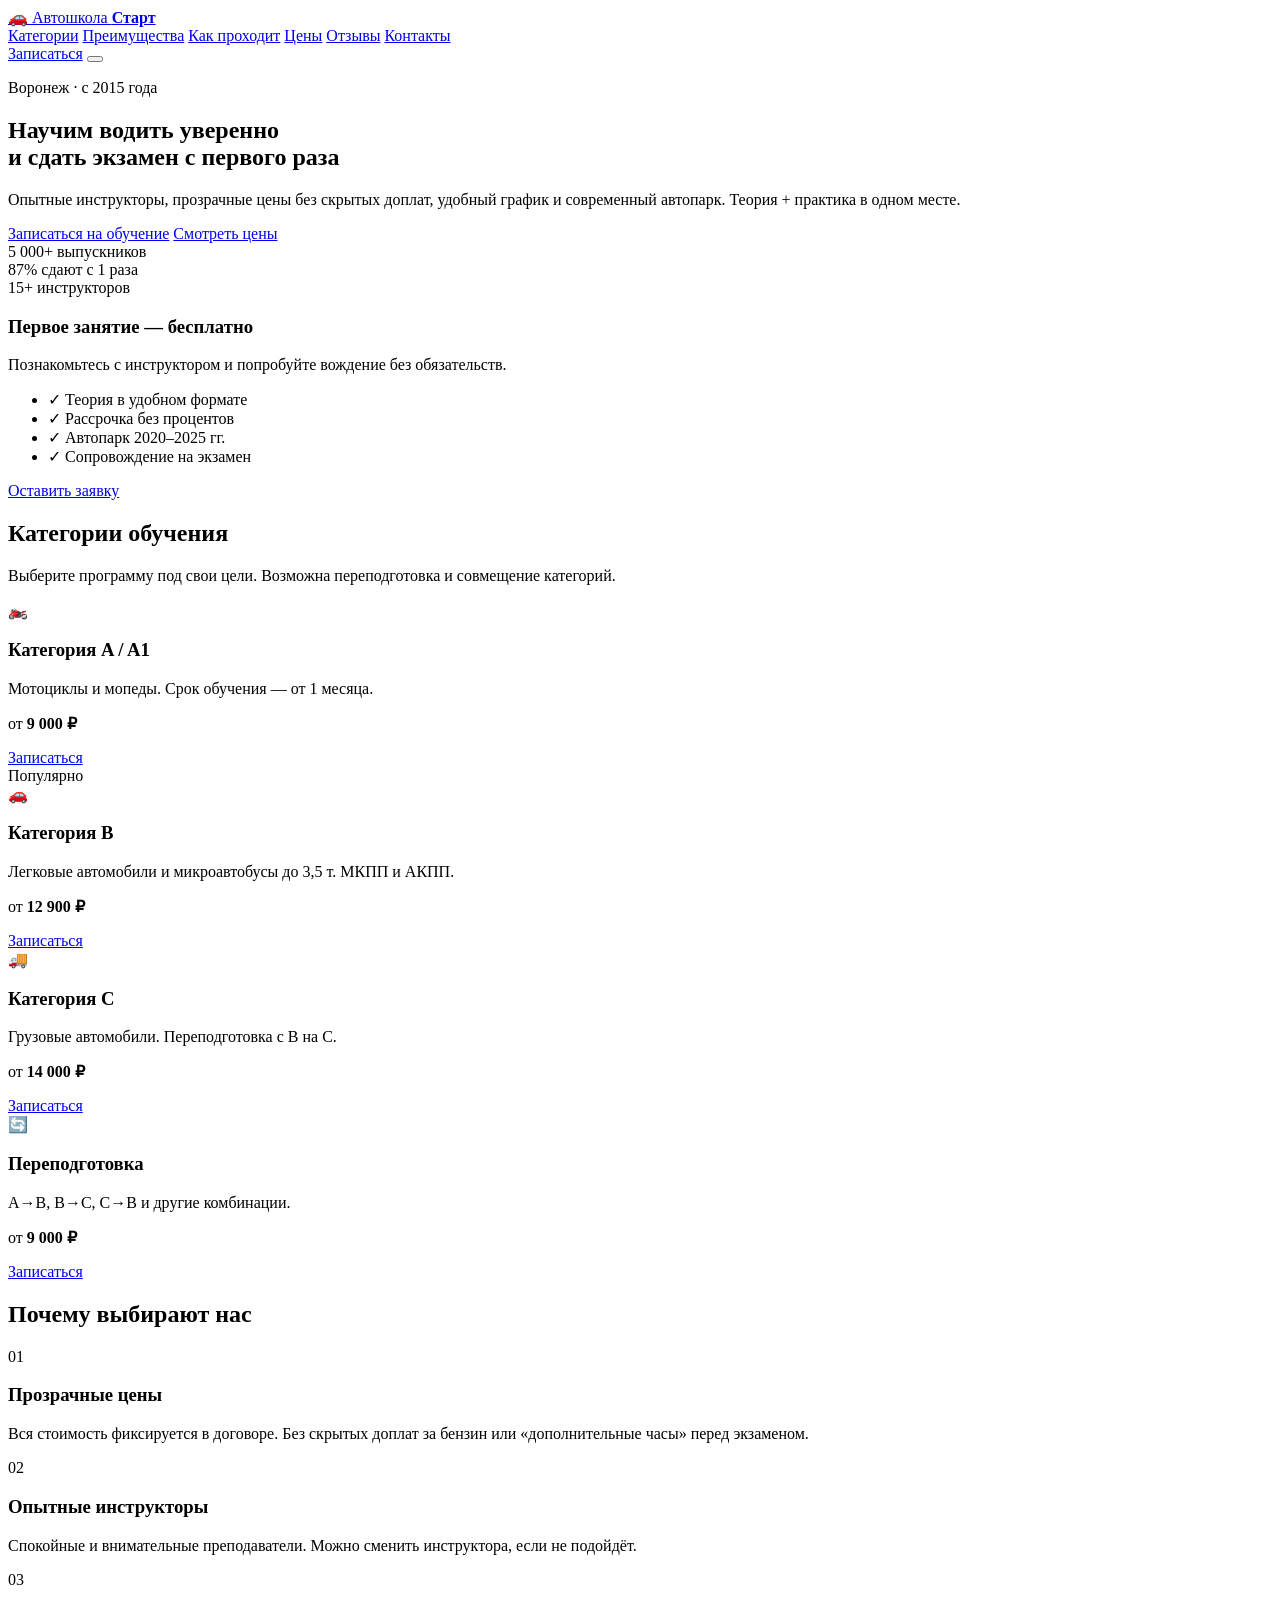
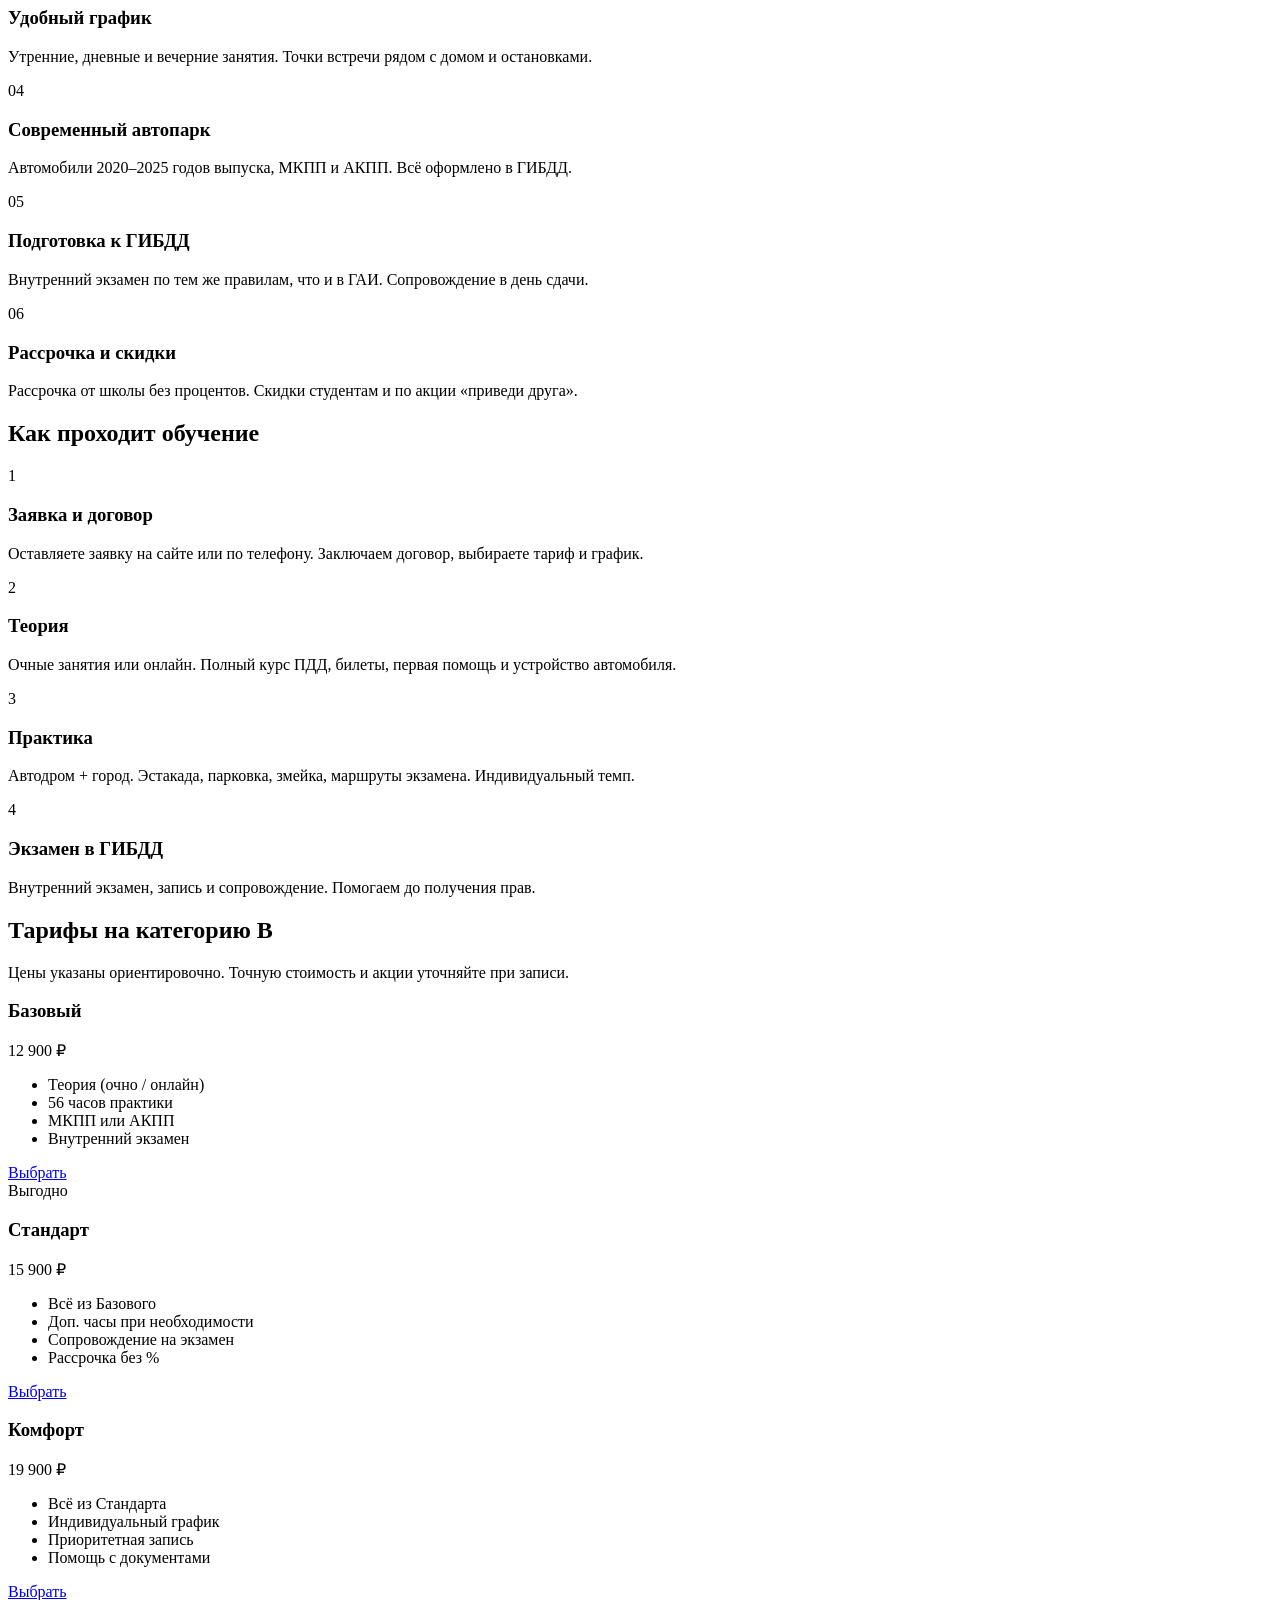
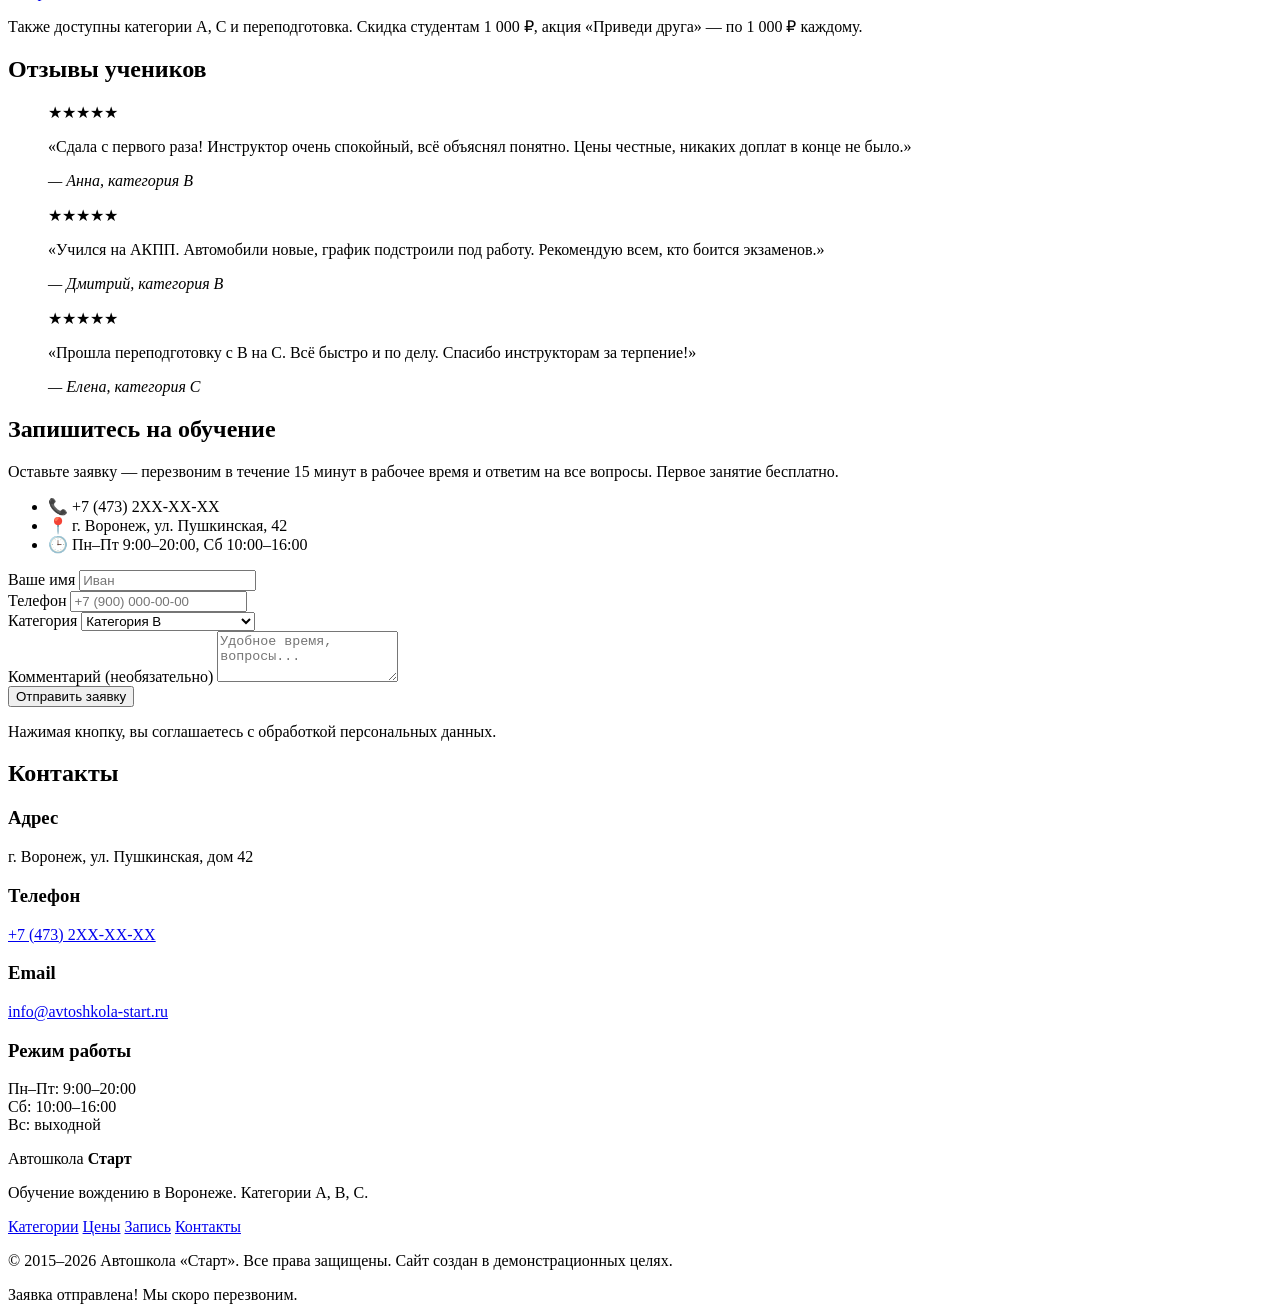
==== index.html @ 4865f11c "Add main index.html - landing page for Avtoshkola" ====
<!DOCTYPE html>
<html lang="ru">
<head>
  <meta charset="UTF-8">
  <meta name="viewport" content="width=device-width, initial-scale=1.0">
  <title>Автошкола Старт — обучение вождению в Воронеже</title>
  <meta name="description" content="Автошкола в Воронеже. Обучение на категории A, B, C. Прозрачные цены, опытные инструкторы, теория и практика. Запишитесь онлайн.">
  <link rel="stylesheet" href="styles.css">
  <link rel="preconnect" href="https://fonts.googleapis.com">
  <link rel="preconnect" href="https://fonts.gstatic.com" crossorigin>
  <link href="https://fonts.googleapis.com/css2?family=Inter:wght@400;500;600;700;800&display=swap" rel="stylesheet">
</head>
<body>
  <!-- Header -->
  <header class="header">
    <div class="container header__inner">
      <a href="#" class="logo">
        <span class="logo__icon">🚗</span>
        <span class="logo__text">Автошкола <strong>Старт</strong></span>
      </a>
      <nav class="nav" id="nav">
        <a href="#categories">Категории</a>
        <a href="#advantages">Преимущества</a>
        <a href="#how">Как проходит</a>
        <a href="#prices">Цены</a>
        <a href="#reviews">Отзывы</a>
        <a href="#contacts">Контакты</a>
      </nav>
      <a href="#form" class="btn btn--primary header__btn">Записаться</a>
      <button class="burger" id="burger" aria-label="Меню">
        <span></span><span></span><span></span>
      </button>
    </div>
  </header>

  <!-- Hero -->
  <section class="hero">
    <div class="container hero__inner">
      <div class="hero__content">
        <p class="hero__badge">Воронеж · с 2015 года</p>
        <h1 class="hero__title">Научим водить уверенно<br>и сдать экзамен с первого раза</h1>
        <p class="hero__subtitle">Опытные инструкторы, прозрачные цены без скрытых доплат, удобный график и современный автопарк. Теория + практика в одном месте.</p>
        <div class="hero__actions">
          <a href="#form" class="btn btn--primary btn--lg">Записаться на обучение</a>
          <a href="#prices" class="btn btn--outline btn--lg">Смотреть цены</a>
        </div>
        <div class="hero__stats">
          <div class="stat">
            <span class="stat__num">5 000+</span>
            <span class="stat__label">выпускников</span>
          </div>
          <div class="stat">
            <span class="stat__num">87%</span>
            <span class="stat__label">сдают с 1 раза</span>
          </div>
          <div class="stat">
            <span class="stat__num">15+</span>
            <span class="stat__label">инструкторов</span>
          </div>
        </div>
      </div>
      <div class="hero__card">
        <h3>Первое занятие — бесплатно</h3>
        <p>Познакомьтесь с инструктором и попробуйте вождение без обязательств.</p>
        <ul class="hero__list">
          <li>✓ Теория в удобном формате</li>
          <li>✓ Рассрочка без процентов</li>
          <li>✓ Автопарк 2020–2025 гг.</li>
          <li>✓ Сопровождение на экзамен</li>
        </ul>
        <a href="#form" class="btn btn--primary btn--block">Оставить заявку</a>
      </div>
    </div>
  </section>

  <!-- Categories -->
  <section class="section" id="categories">
    <div class="container">
      <h2 class="section__title">Категории обучения</h2>
      <p class="section__subtitle">Выберите программу под свои цели. Возможна переподготовка и совмещение категорий.</p>
      <div class="cards">
        <article class="card">
          <div class="card__icon">🏍️</div>
          <h3>Категория A / A1</h3>
          <p>Мотоциклы и мопеды. Срок обучения — от 1 месяца.</p>
          <p class="card__price">от <strong>9 000 ₽</strong></p>
          <a href="#form" class="btn btn--outline btn--sm">Записаться</a>
        </article>
        <article class="card card--featured">
          <div class="card__badge">Популярно</div>
          <div class="card__icon">🚗</div>
          <h3>Категория B</h3>
          <p>Легковые автомобили и микроавтобусы до 3,5 т. МКПП и АКПП.</p>
          <p class="card__price">от <strong>12 900 ₽</strong></p>
          <a href="#form" class="btn btn--primary btn--sm">Записаться</a>
        </article>
        <article class="card">
          <div class="card__icon">🚚</div>
          <h3>Категория C</h3>
          <p>Грузовые автомобили. Переподготовка с B на C.</p>
          <p class="card__price">от <strong>14 000 ₽</strong></p>
          <a href="#form" class="btn btn--outline btn--sm">Записаться</a>
        </article>
        <article class="card">
          <div class="card__icon">🔄</div>
          <h3>Переподготовка</h3>
          <p>A→B, B→C, C→B и другие комбинации.</p>
          <p class="card__price">от <strong>9 000 ₽</strong></p>
          <a href="#form" class="btn btn--outline btn--sm">Записаться</a>
        </article>
      </div>
    </div>
  </section>

  <!-- Advantages -->
  <section class="section section--alt" id="advantages">
    <div class="container">
      <h2 class="section__title">Почему выбирают нас</h2>
      <div class="features">
        <div class="feature">
          <div class="feature__num">01</div>
          <h3>Прозрачные цены</h3>
          <p>Вся стоимость фиксируется в договоре. Без скрытых доплат за бензин или «дополнительные часы» перед экзаменом.</p>
        </div>
        <div class="feature">
          <div class="feature__num">02</div>
          <h3>Опытные инструкторы</h3>
          <p>Спокойные и внимательные преподаватели. Можно сменить инструктора, если не подойдёт.</p>
        </div>
        <div class="feature">
          <div class="feature__num">03</div>
          <h3>Удобный график</h3>
          <p>Утренние, дневные и вечерние занятия. Точки встречи рядом с домом и остановками.</p>
        </div>
        <div class="feature">
          <div class="feature__num">04</div>
          <h3>Современный автопарк</h3>
          <p>Автомобили 2020–2025 годов выпуска, МКПП и АКПП. Всё оформлено в ГИБДД.</p>
        </div>
        <div class="feature">
          <div class="feature__num">05</div>
          <h3>Подготовка к ГИБДД</h3>
          <p>Внутренний экзамен по тем же правилам, что и в ГАИ. Сопровождение в день сдачи.</p>
        </div>
        <div class="feature">
          <div class="feature__num">06</div>
          <h3>Рассрочка и скидки</h3>
          <p>Рассрочка от школы без процентов. Скидки студентам и по акции «приведи друга».</p>
        </div>
      </div>
    </div>
  </section>

  <!-- How it works -->
  <section class="section" id="how">
    <div class="container">
      <h2 class="section__title">Как проходит обучение</h2>
      <div class="steps">
        <div class="step">
          <div class="step__num">1</div>
          <h3>Заявка и договор</h3>
          <p>Оставляете заявку на сайте или по телефону. Заключаем договор, выбираете тариф и график.</p>
        </div>
        <div class="step">
          <div class="step__num">2</div>
          <h3>Теория</h3>
          <p>Очные занятия или онлайн. Полный курс ПДД, билеты, первая помощь и устройство автомобиля.</p>
        </div>
        <div class="step">
          <div class="step__num">3</div>
          <h3>Практика</h3>
          <p>Автодром + город. Эстакада, парковка, змейка, маршруты экзамена. Индивидуальный темп.</p>
        </div>
        <div class="step">
          <div class="step__num">4</div>
          <h3>Экзамен в ГИБДД</h3>
          <p>Внутренний экзамен, запись и сопровождение. Помогаем до получения прав.</p>
        </div>
      </div>
    </div>
  </section>

  <!-- Prices -->
  <section class="section section--alt" id="prices">
    <div class="container">
      <h2 class="section__title">Тарифы на категорию B</h2>
      <p class="section__subtitle">Цены указаны ориентировочно. Точную стоимость и акции уточняйте при записи.</p>
      <div class="pricing">
        <div class="price-card">
          <h3>Базовый</h3>
          <p class="price-card__amount">12 900 ₽</p>
          <ul>
            <li>Теория (очно / онлайн)</li>
            <li>56 часов практики</li>
            <li>МКПП или АКПП</li>
            <li>Внутренний экзамен</li>
          </ul>
          <a href="#form" class="btn btn--outline btn--block">Выбрать</a>
        </div>
        <div class="price-card price-card--popular">
          <div class="price-card__badge">Выгодно</div>
          <h3>Стандарт</h3>
          <p class="price-card__amount">15 900 ₽</p>
          <ul>
            <li>Всё из Базового</li>
            <li>Доп. часы при необходимости</li>
            <li>Сопровождение на экзамен</li>
            <li>Рассрочка без %</li>
          </ul>
          <a href="#form" class="btn btn--primary btn--block">Выбрать</a>
        </div>
        <div class="price-card">
          <h3>Комфорт</h3>
          <p class="price-card__amount">19 900 ₽</p>
          <ul>
            <li>Всё из Стандарта</li>
            <li>Индивидуальный график</li>
            <li>Приоритетная запись</li>
            <li>Помощь с документами</li>
          </ul>
          <a href="#form" class="btn btn--outline btn--block">Выбрать</a>
        </div>
      </div>
      <p class="prices-note">Также доступны категории A, C и переподготовка. Скидка студентам 1 000 ₽, акция «Приведи друга» — по 1 000 ₽ каждому.</p>
    </div>
  </section>

  <!-- Reviews -->
  <section class="section" id="reviews">
    <div class="container">
      <h2 class="section__title">Отзывы учеников</h2>
      <div class="reviews">
        <blockquote class="review">
          <div class="review__stars">★★★★★</div>
          <p>«Сдала с первого раза! Инструктор очень спокойный, всё объяснял понятно. Цены честные, никаких доплат в конце не было.»</p>
          <cite>— Анна, категория B</cite>
        </blockquote>
        <blockquote class="review">
          <div class="review__stars">★★★★★</div>
          <p>«Учился на АКПП. Автомобили новые, график подстроили под работу. Рекомендую всем, кто боится экзаменов.»</p>
          <cite>— Дмитрий, категория B</cite>
        </blockquote>
        <blockquote class="review">
          <div class="review__stars">★★★★★</div>
          <p>«Прошла переподготовку с B на C. Всё быстро и по делу. Спасибо инструкторам за терпение!»</p>
          <cite>— Елена, категория C</cite>
        </blockquote>
      </div>
    </div>
  </section>

  <!-- Form -->
  <section class="section section--form" id="form">
    <div class="container">
      <div class="form-block">
        <div class="form-block__info">
          <h2>Запишитесь на обучение</h2>
          <p>Оставьте заявку — перезвоним в течение 15 минут в рабочее время и ответим на все вопросы. Первое занятие бесплатно.</p>
          <ul class="form-block__list">
            <li>📞 +7 (473) 2XX-XX-XX</li>
            <li>📍 г. Воронеж, ул. Пушкинская, 42</li>
            <li>🕒 Пн–Пт 9:00–20:00, Сб 10:00–16:00</li>
          </ul>
        </div>
        <form class="form" id="lead-form">
          <div class="form__group">
            <label for="name">Ваше имя</label>
            <input type="text" id="name" name="name" required placeholder="Иван">
          </div>
          <div class="form__group">
            <label for="phone">Телефон</label>
            <input type="tel" id="phone" name="phone" required placeholder="+7 (900) 000-00-00">
          </div>
          <div class="form__group">
            <label for="category">Категория</label>
            <select id="category" name="category">
              <option value="B">Категория B</option>
              <option value="A">Категория A</option>
              <option value="C">Категория C</option>
              <option value="other">Переподготовка / другое</option>
            </select>
          </div>
          <div class="form__group">
            <label for="comment">Комментарий (необязательно)</label>
            <textarea id="comment" name="comment" rows="3" placeholder="Удобное время, вопросы..."></textarea>
          </div>
          <button type="submit" class="btn btn--primary btn--block btn--lg">Отправить заявку</button>
          <p class="form__note">Нажимая кнопку, вы соглашаетесь с обработкой персональных данных.</p>
        </form>
      </div>
    </div>
  </section>

  <!-- Contacts -->
  <section class="section section--alt" id="contacts">
    <div class="container">
      <h2 class="section__title">Контакты</h2>
      <div class="contacts">
        <div class="contact-item">
          <h3>Адрес</h3>
          <p>г. Воронеж, ул. Пушкинская, дом 42</p>
        </div>
        <div class="contact-item">
          <h3>Телефон</h3>
          <p><a href="tel:+74732000000">+7 (473) 2XX-XX-XX</a></p>
        </div>
        <div class="contact-item">
          <h3>Email</h3>
          <p><a href="mailto:info@avtoshkola-start.ru">info@avtoshkola-start.ru</a></p>
        </div>
        <div class="contact-item">
          <h3>Режим работы</h3>
          <p>Пн–Пт: 9:00–20:00<br>Сб: 10:00–16:00<br>Вс: выходной</p>
        </div>
      </div>
    </div>
  </section>

  <!-- Footer -->
  <footer class="footer">
    <div class="container footer__inner">
      <div class="footer__brand">
        <span class="logo__text">Автошкола <strong>Старт</strong></span>
        <p>Обучение вождению в Воронеже. Категории A, B, C.</p>
      </div>
      <div class="footer__links">
        <a href="#categories">Категории</a>
        <a href="#prices">Цены</a>
        <a href="#form">Запись</a>
        <a href="#contacts">Контакты</a>
      </div>
      <p class="footer__copy">© 2015–2026 Автошкола «Старт». Все права защищены. Сайт создан в демонстрационных целях.</p>
    </div>
  </footer>

  <div class="toast" id="toast">Заявка отправлена! Мы скоро перезвоним.</div>

  <script src="script.js"></script>
</body>
</html>
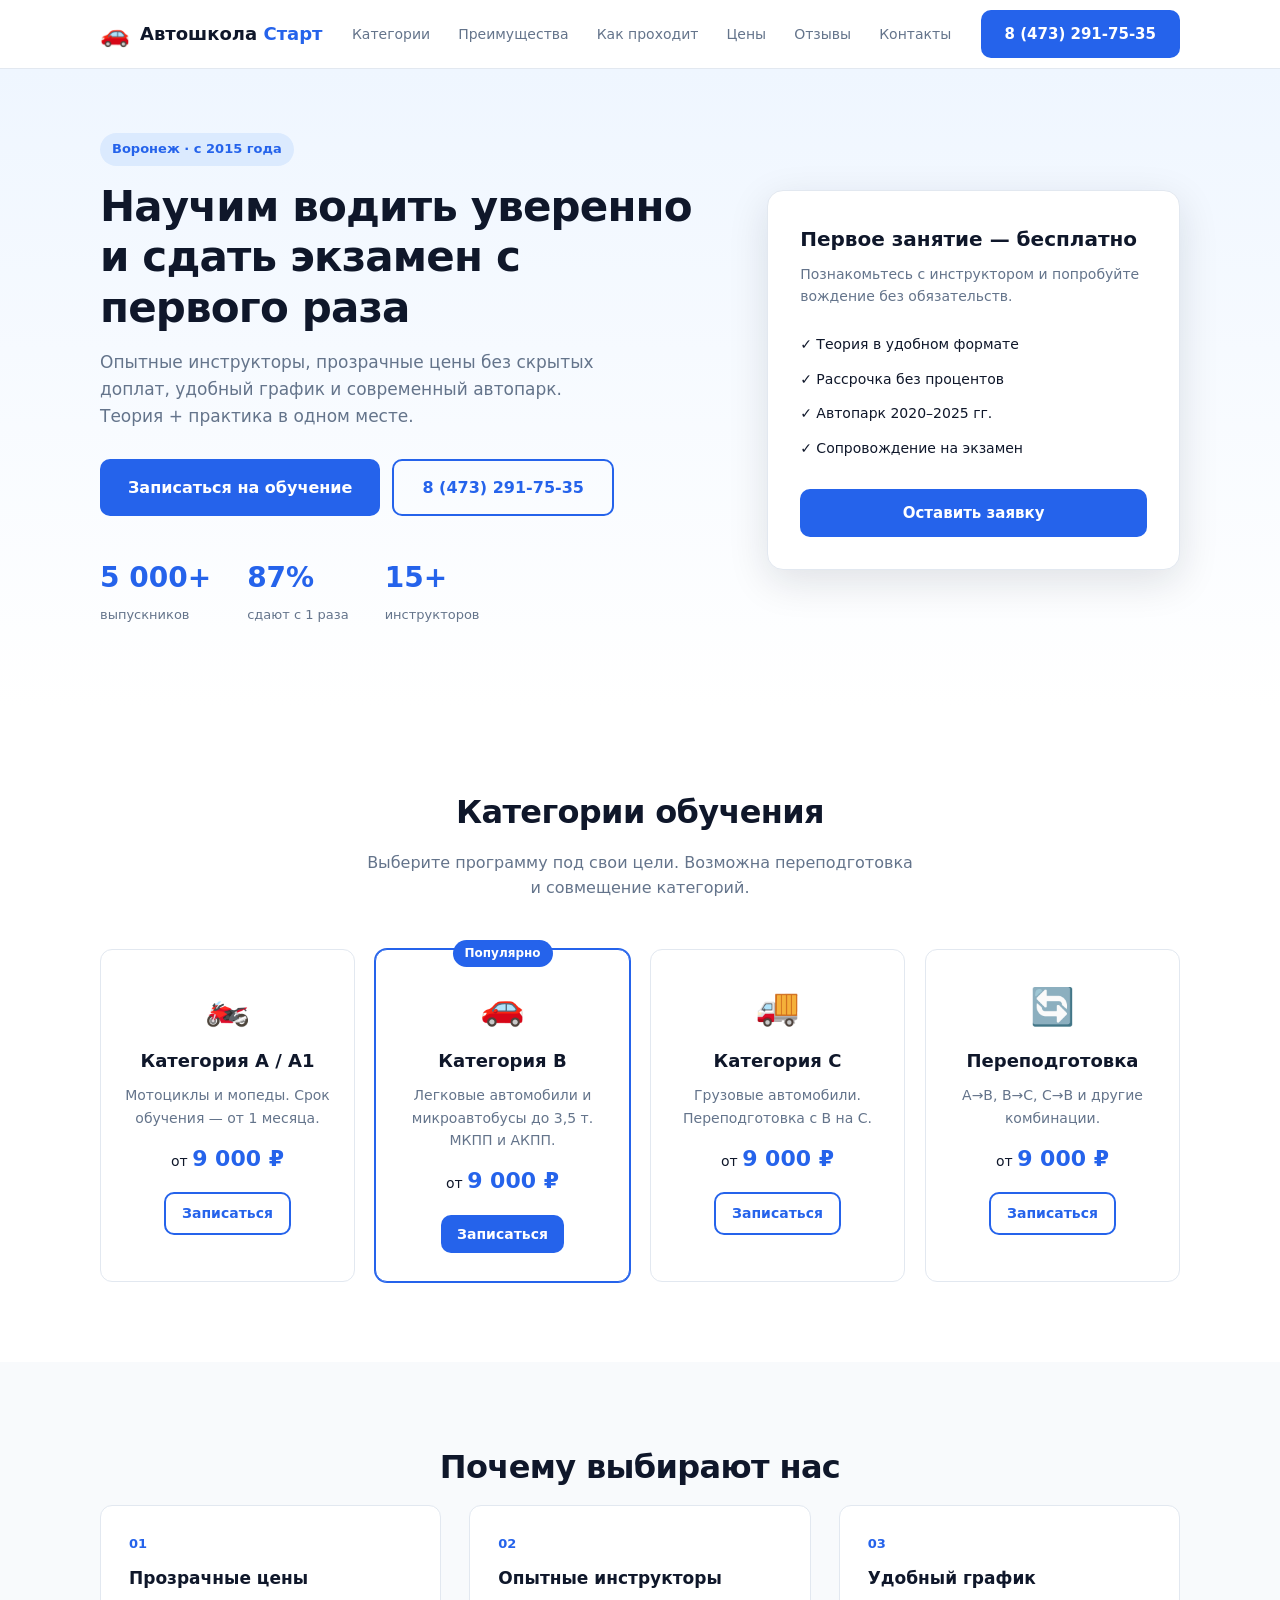
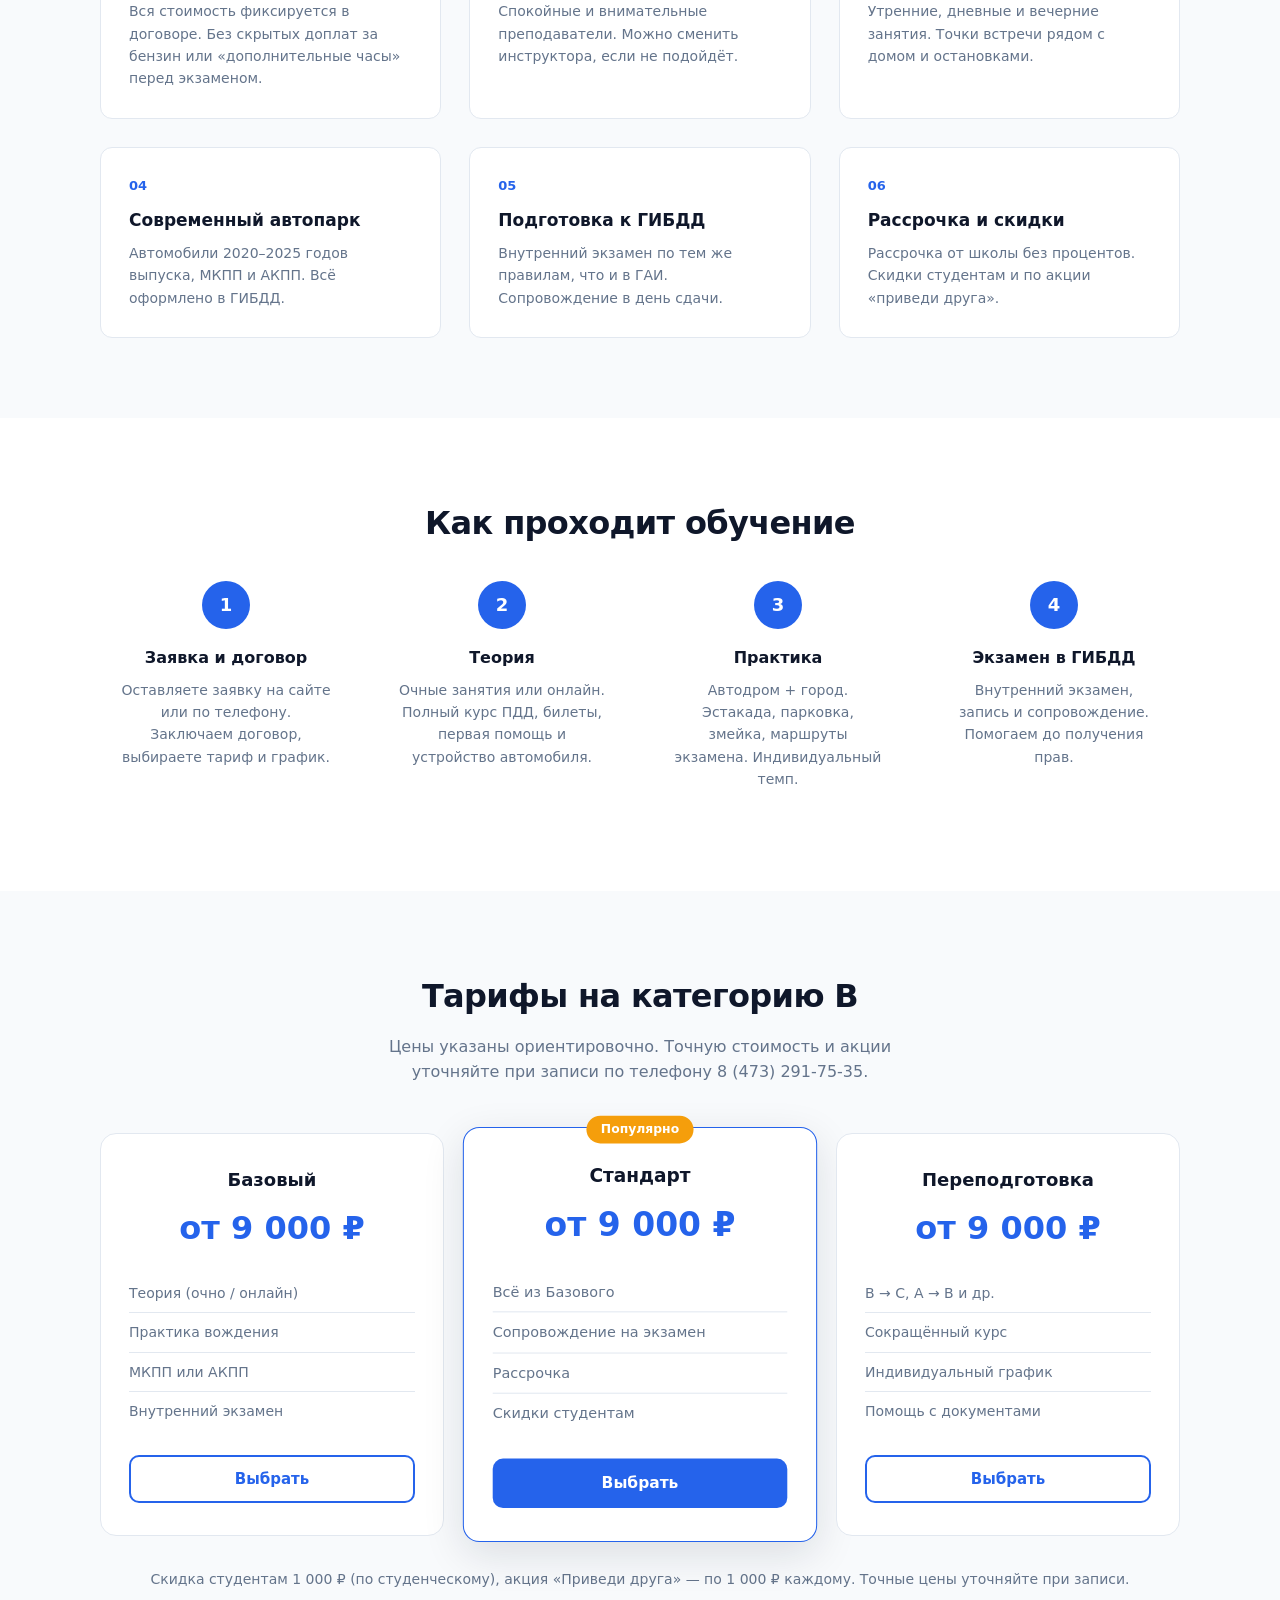
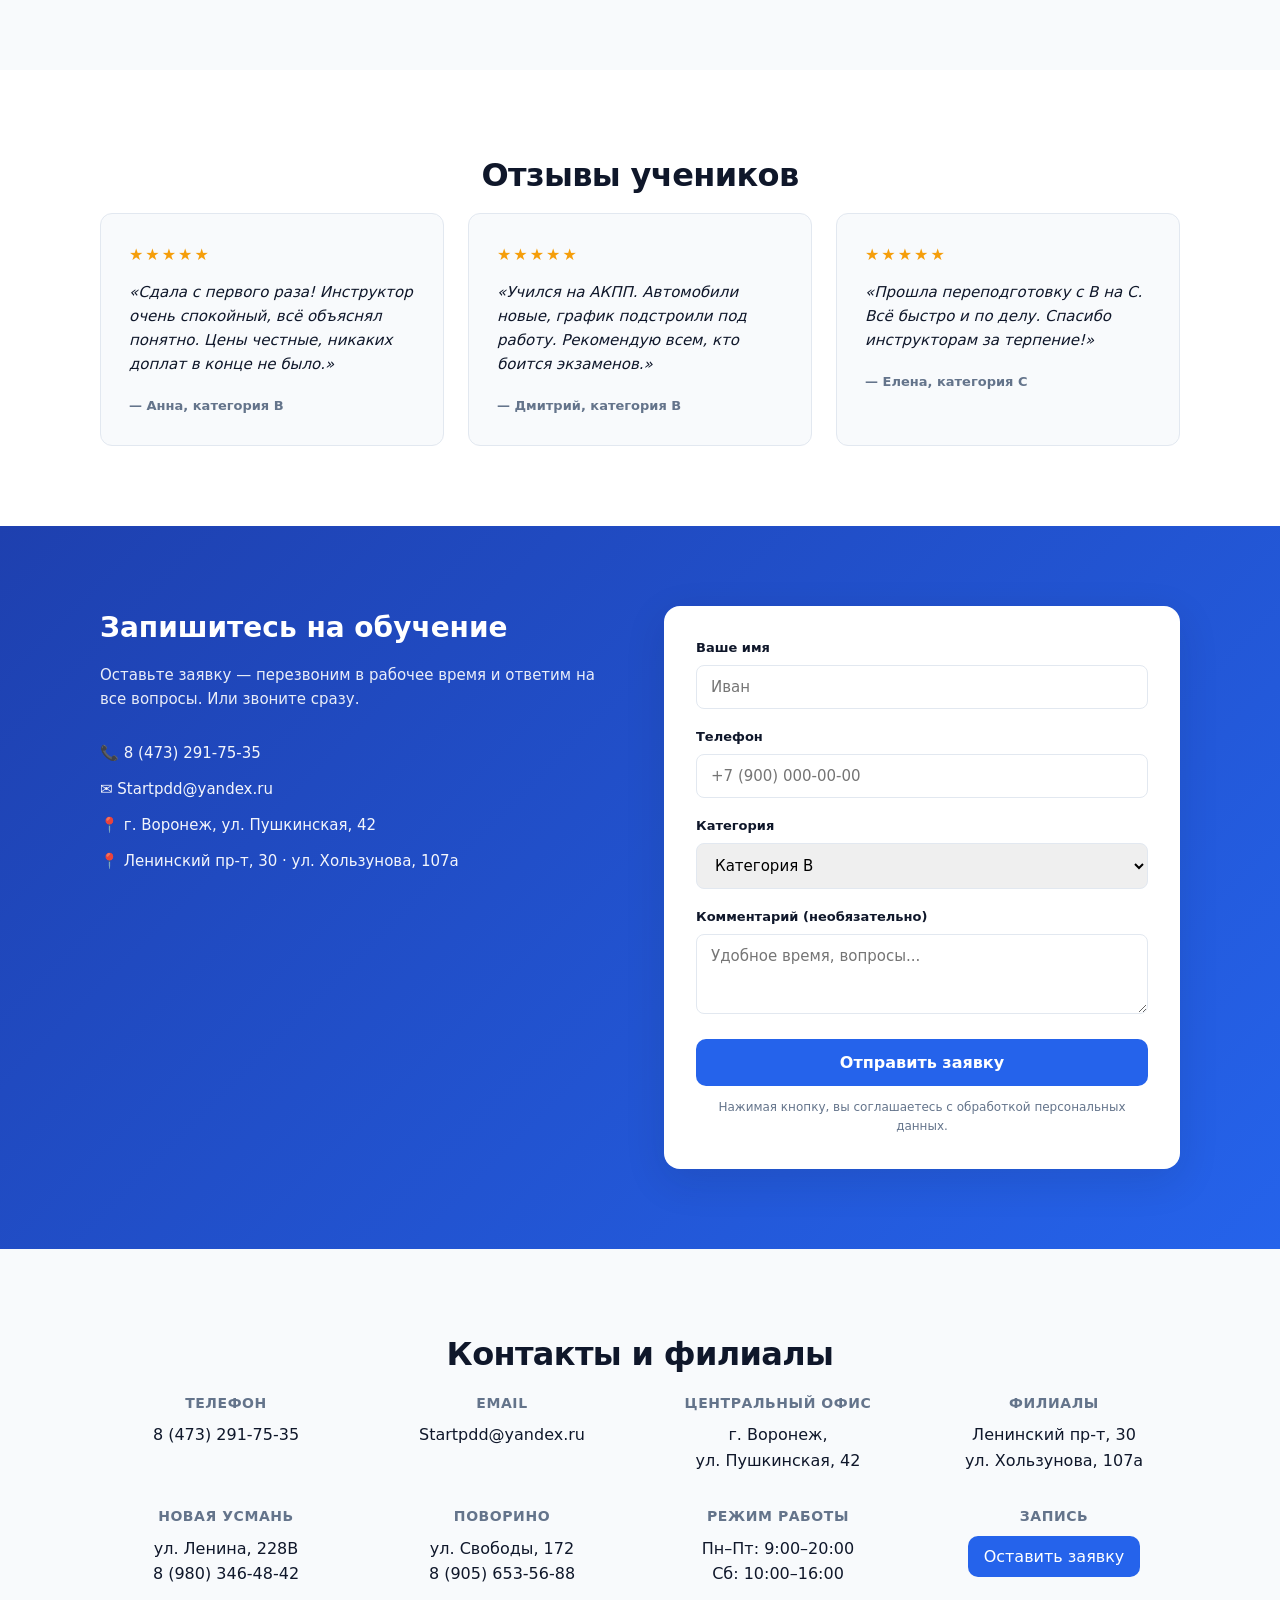
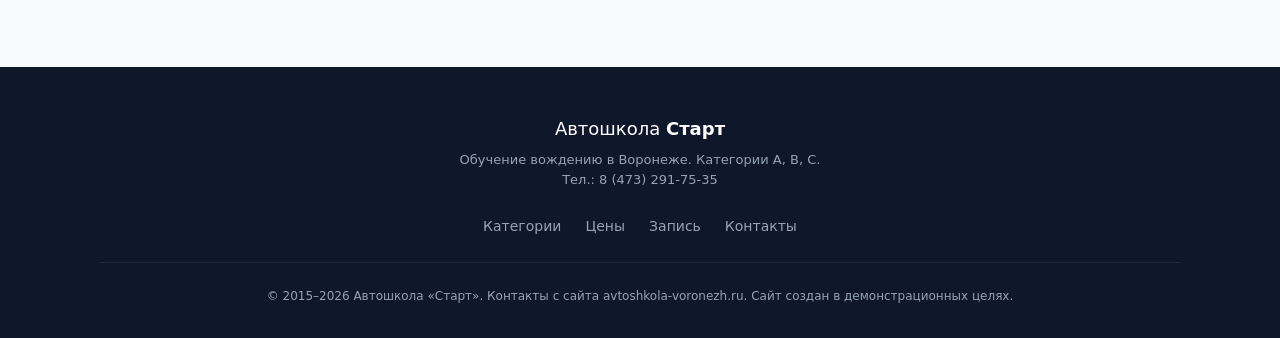
==== commit 26e56e22: "Update contacts: real phones and email from avtoshkola-voronezh.ru" ====
--- a/index.html
+++ b/index.html
@@ -26,7 +26,7 @@
         <a href="#reviews">Отзывы</a>
         <a href="#contacts">Контакты</a>
       </nav>
-      <a href="#form" class="btn btn--primary header__btn">Записаться</a>
+      <a href="tel:+74732917535" class="btn btn--primary header__btn">8 (473) 291-75-35</a>
       <button class="burger" id="burger" aria-label="Меню">
         <span></span><span></span><span></span>
       </button>
@@ -42,7 +42,7 @@
         <p class="hero__subtitle">Опытные инструкторы, прозрачные цены без скрытых доплат, удобный график и современный автопарк. Теория + практика в одном месте.</p>
         <div class="hero__actions">
           <a href="#form" class="btn btn--primary btn--lg">Записаться на обучение</a>
-          <a href="#prices" class="btn btn--outline btn--lg">Смотреть цены</a>
+          <a href="tel:+74732917535" class="btn btn--outline btn--lg">8 (473) 291-75-35</a>
         </div>
         <div class="hero__stats">
           <div class="stat">
@@ -91,14 +91,14 @@
           <div class="card__icon">🚗</div>
           <h3>Категория B</h3>
           <p>Легковые автомобили и микроавтобусы до 3,5 т. МКПП и АКПП.</p>
-          <p class="card__price">от <strong>12 900 ₽</strong></p>
+          <p class="card__price">от <strong>9 000 ₽</strong></p>
           <a href="#form" class="btn btn--primary btn--sm">Записаться</a>
         </article>
         <article class="card">
           <div class="card__icon">🚚</div>
           <h3>Категория C</h3>
           <p>Грузовые автомобили. Переподготовка с B на C.</p>
-          <p class="card__price">от <strong>14 000 ₽</strong></p>
+          <p class="card__price">от <strong>9 000 ₽</strong></p>
           <a href="#form" class="btn btn--outline btn--sm">Записаться</a>
         </article>
         <article class="card">
@@ -184,44 +184,44 @@
   <section class="section section--alt" id="prices">
     <div class="container">
       <h2 class="section__title">Тарифы на категорию B</h2>
-      <p class="section__subtitle">Цены указаны ориентировочно. Точную стоимость и акции уточняйте при записи.</p>
+      <p class="section__subtitle">Цены указаны ориентировочно. Точную стоимость и акции уточняйте при записи по телефону 8 (473) 291-75-35.</p>
       <div class="pricing">
         <div class="price-card">
           <h3>Базовый</h3>
-          <p class="price-card__amount">12 900 ₽</p>
+          <p class="price-card__amount">от 9 000 ₽</p>
           <ul>
             <li>Теория (очно / онлайн)</li>
-            <li>56 часов практики</li>
+            <li>Практика вождения</li>
             <li>МКПП или АКПП</li>
             <li>Внутренний экзамен</li>
           </ul>
           <a href="#form" class="btn btn--outline btn--block">Выбрать</a>
         </div>
         <div class="price-card price-card--popular">
-          <div class="price-card__badge">Выгодно</div>
+          <div class="price-card__badge">Популярно</div>
           <h3>Стандарт</h3>
-          <p class="price-card__amount">15 900 ₽</p>
+          <p class="price-card__amount">от 9 000 ₽</p>
           <ul>
             <li>Всё из Базового</li>
-            <li>Доп. часы при необходимости</li>
             <li>Сопровождение на экзамен</li>
-            <li>Рассрочка без %</li>
+            <li>Рассрочка</li>
+            <li>Скидки студентам</li>
           </ul>
           <a href="#form" class="btn btn--primary btn--block">Выбрать</a>
         </div>
         <div class="price-card">
-          <h3>Комфорт</h3>
-          <p class="price-card__amount">19 900 ₽</p>
+          <h3>Переподготовка</h3>
+          <p class="price-card__amount">от 9 000 ₽</p>
           <ul>
-            <li>Всё из Стандарта</li>
+            <li>B → C, A → B и др.</li>
+            <li>Сокращённый курс</li>
             <li>Индивидуальный график</li>
-            <li>Приоритетная запись</li>
             <li>Помощь с документами</li>
           </ul>
           <a href="#form" class="btn btn--outline btn--block">Выбрать</a>
         </div>
       </div>
-      <p class="prices-note">Также доступны категории A, C и переподготовка. Скидка студентам 1 000 ₽, акция «Приведи друга» — по 1 000 ₽ каждому.</p>
+      <p class="prices-note">Скидка студентам 1 000 ₽ (по студенческому), акция «Приведи друга» — по 1 000 ₽ каждому. Точные цены уточняйте при записи.</p>
     </div>
   </section>
 
@@ -255,11 +255,12 @@
       <div class="form-block">
         <div class="form-block__info">
           <h2>Запишитесь на обучение</h2>
-          <p>Оставьте заявку — перезвоним в течение 15 минут в рабочее время и ответим на все вопросы. Первое занятие бесплатно.</p>
+          <p>Оставьте заявку — перезвоним в рабочее время и ответим на все вопросы. Или звоните сразу.</p>
           <ul class="form-block__list">
-            <li>📞 +7 (473) 2XX-XX-XX</li>
+            <li>📞 <a href="tel:+74732917535" style="color:inherit">8 (473) 291-75-35</a></li>
+            <li>✉️ <a href="mailto:Startpdd@yandex.ru" style="color:inherit">Startpdd@yandex.ru</a></li>
             <li>📍 г. Воронеж, ул. Пушкинская, 42</li>
-            <li>🕒 Пн–Пт 9:00–20:00, Сб 10:00–16:00</li>
+            <li>📍 Ленинский пр-т, 30 · ул. Хользунова, 107а</li>
           </ul>
         </div>
         <form class="form" id="lead-form">
@@ -294,23 +295,41 @@
   <!-- Contacts -->
   <section class="section section--alt" id="contacts">
     <div class="container">
-      <h2 class="section__title">Контакты</h2>
+      <h2 class="section__title">Контакты и филиалы</h2>
       <div class="contacts">
         <div class="contact-item">
-          <h3>Адрес</h3>
-          <p>г. Воронеж, ул. Пушкинская, дом 42</p>
-        </div>
-        <div class="contact-item">
           <h3>Телефон</h3>
-          <p><a href="tel:+74732000000">+7 (473) 2XX-XX-XX</a></p>
+          <p><a href="tel:+74732917535">8 (473) 291-75-35</a></p>
         </div>
         <div class="contact-item">
           <h3>Email</h3>
-          <p><a href="mailto:info@avtoshkola-start.ru">info@avtoshkola-start.ru</a></p>
+          <p><a href="mailto:Startpdd@yandex.ru">Startpdd@yandex.ru</a></p>
+        </div>
+        <div class="contact-item">
+          <h3>Центральный офис</h3>
+          <p>г. Воронеж,<br>ул. Пушкинская, 42</p>
+        </div>
+        <div class="contact-item">
+          <h3>Филиалы</h3>
+          <p>Ленинский пр-т, 30<br>ул. Хользунова, 107а</p>
+        </div>
+      </div>
+      <div class="contacts" style="margin-top: 32px">
+        <div class="contact-item">
+          <h3>Новая Усмань</h3>
+          <p>ул. Ленина, 228В<br><a href="tel:+79803464842">8 (980) 346-48-42</a></p>
+        </div>
+        <div class="contact-item">
+          <h3>Поворино</h3>
+          <p>ул. Свободы, 172<br><a href="tel:+79056535688">8 (905) 653-56-88</a></p>
         </div>
         <div class="contact-item">
           <h3>Режим работы</h3>
-          <p>Пн–Пт: 9:00–20:00<br>Сб: 10:00–16:00<br>Вс: выходной</p>
+          <p>Пн–Пт: 9:00–20:00<br>Сб: 10:00–16:00</p>
+        </div>
+        <div class="contact-item">
+          <h3>Запись</h3>
+          <p><a href="#form" class="btn btn--primary btn--sm">Оставить заявку</a></p>
         </div>
       </div>
     </div>
@@ -321,7 +340,7 @@
     <div class="container footer__inner">
       <div class="footer__brand">
         <span class="logo__text">Автошкола <strong>Старт</strong></span>
-        <p>Обучение вождению в Воронеже. Категории A, B, C.</p>
+        <p>Обучение вождению в Воронеже. Категории A, B, C.<br>Тел.: <a href="tel:+74732917535" style="color:#94a3b8">8 (473) 291-75-35</a></p>
       </div>
       <div class="footer__links">
         <a href="#categories">Категории</a>
@@ -329,7 +348,7 @@
         <a href="#form">Запись</a>
         <a href="#contacts">Контакты</a>
       </div>
-      <p class="footer__copy">© 2015–2026 Автошкола «Старт». Все права защищены. Сайт создан в демонстрационных целях.</p>
+      <p class="footer__copy">© 2015–2026 Автошкола «Старт». Контакты с сайта avtoshkola-voronezh.ru. Сайт создан в демонстрационных целях.</p>
     </div>
   </footer>
 
--- a/styles.css
+++ b/styles.css
@@ -0,0 +1,621 @@
+/* Reset & base */
+*, *::before, *::after { box-sizing: border-box; margin: 0; padding: 0; }
+
+:root {
+  --primary: #2563eb;
+  --primary-dark: #1d4ed8;
+  --primary-light: #3b82f6;
+  --accent: #f59e0b;
+  --bg: #ffffff;
+  --bg-alt: #f8fafc;
+  --text: #0f172a;
+  --text-muted: #64748b;
+  --border: #e2e8f0;
+  --radius: 12px;
+  --shadow: 0 4px 20px rgba(15, 23, 42, 0.08);
+  --shadow-lg: 0 12px 40px rgba(15, 23, 42, 0.12);
+  --font: 'Inter', system-ui, -apple-system, sans-serif;
+}
+
+html { scroll-behavior: smooth; }
+
+body {
+  font-family: var(--font);
+  color: var(--text);
+  background: var(--bg);
+  line-height: 1.6;
+  -webkit-font-smoothing: antialiased;
+}
+
+img { max-width: 100%; display: block; }
+a { color: inherit; text-decoration: none; }
+ul { list-style: none; }
+
+.container {
+  width: 100%;
+  max-width: 1120px;
+  margin: 0 auto;
+  padding: 0 20px;
+}
+
+/* Buttons */
+.btn {
+  display: inline-flex;
+  align-items: center;
+  justify-content: center;
+  gap: 8px;
+  font-family: inherit;
+  font-weight: 600;
+  font-size: 15px;
+  border: none;
+  border-radius: 10px;
+  cursor: pointer;
+  transition: all 0.2s ease;
+  text-align: center;
+}
+
+.btn--primary {
+  background: var(--primary);
+  color: #fff;
+  padding: 12px 24px;
+}
+.btn--primary:hover {
+  background: var(--primary-dark);
+  transform: translateY(-1px);
+  box-shadow: 0 6px 20px rgba(37, 99, 235, 0.35);
+}
+
+.btn--outline {
+  background: transparent;
+  color: var(--primary);
+  border: 2px solid var(--primary);
+  padding: 10px 22px;
+}
+.btn--outline:hover {
+  background: var(--primary);
+  color: #fff;
+}
+
+.btn--lg { padding: 14px 28px; font-size: 16px; }
+.btn--sm { padding: 8px 16px; font-size: 14px; }
+.btn--block { width: 100%; }
+
+/* Header */
+.header {
+  position: sticky;
+  top: 0;
+  z-index: 100;
+  background: rgba(255, 255, 255, 0.95);
+  backdrop-filter: blur(12px);
+  border-bottom: 1px solid var(--border);
+}
+
+.header__inner {
+  display: flex;
+  align-items: center;
+  justify-content: space-between;
+  height: 68px;
+  gap: 24px;
+}
+
+.logo {
+  display: flex;
+  align-items: center;
+  gap: 10px;
+  font-size: 18px;
+  font-weight: 600;
+  white-space: nowrap;
+}
+.logo__icon { font-size: 24px; }
+.logo strong { color: var(--primary); }
+
+.nav {
+  display: flex;
+  gap: 28px;
+}
+.nav a {
+  font-size: 14px;
+  font-weight: 500;
+  color: var(--text-muted);
+  transition: color 0.2s;
+}
+.nav a:hover { color: var(--primary); }
+
+.header__btn { flex-shrink: 0; }
+
+.burger {
+  display: none;
+  flex-direction: column;
+  gap: 5px;
+  background: none;
+  border: none;
+  cursor: pointer;
+  padding: 4px;
+}
+.burger span {
+  width: 24px;
+  height: 2px;
+  background: var(--text);
+  border-radius: 2px;
+  transition: 0.2s;
+}
+
+/* Hero */
+.hero {
+  padding: 64px 0 80px;
+  background: linear-gradient(180deg, #eff6ff 0%, #fff 100%);
+}
+
+.hero__inner {
+  display: grid;
+  grid-template-columns: 1.2fr 0.8fr;
+  gap: 48px;
+  align-items: center;
+}
+
+.hero__badge {
+  display: inline-block;
+  background: #dbeafe;
+  color: var(--primary);
+  font-size: 13px;
+  font-weight: 600;
+  padding: 6px 12px;
+  border-radius: 20px;
+  margin-bottom: 16px;
+}
+
+.hero__title {
+  font-size: clamp(28px, 4vw, 42px);
+  font-weight: 800;
+  line-height: 1.2;
+  margin-bottom: 16px;
+  letter-spacing: -0.02em;
+}
+
+.hero__subtitle {
+  font-size: 17px;
+  color: var(--text-muted);
+  margin-bottom: 28px;
+  max-width: 520px;
+}
+
+.hero__actions {
+  display: flex;
+  flex-wrap: wrap;
+  gap: 12px;
+  margin-bottom: 40px;
+}
+
+.hero__stats {
+  display: flex;
+  gap: 36px;
+}
+
+.stat__num {
+  display: block;
+  font-size: 28px;
+  font-weight: 800;
+  color: var(--primary);
+}
+.stat__label {
+  font-size: 13px;
+  color: var(--text-muted);
+}
+
+.hero__card {
+  background: #fff;
+  border-radius: 16px;
+  padding: 32px;
+  box-shadow: var(--shadow-lg);
+  border: 1px solid var(--border);
+}
+.hero__card h3 {
+  font-size: 20px;
+  margin-bottom: 8px;
+}
+.hero__card > p {
+  color: var(--text-muted);
+  font-size: 14px;
+  margin-bottom: 20px;
+}
+.hero__list {
+  margin-bottom: 24px;
+}
+.hero__list li {
+  font-size: 14px;
+  padding: 6px 0;
+  color: var(--text);
+}
+
+/* Sections */
+.section {
+  padding: 80px 0;
+}
+.section--alt {
+  background: var(--bg-alt);
+}
+.section--form {
+  background: linear-gradient(135deg, #1e40af 0%, #2563eb 100%);
+  color: #fff;
+}
+
+.section__title {
+  font-size: clamp(24px, 3vw, 32px);
+  font-weight: 800;
+  text-align: center;
+  margin-bottom: 12px;
+  letter-spacing: -0.02em;
+}
+.section__subtitle {
+  text-align: center;
+  color: var(--text-muted);
+  max-width: 560px;
+  margin: 0 auto 48px;
+  font-size: 16px;
+}
+
+/* Cards (categories) */
+.cards {
+  display: grid;
+  grid-template-columns: repeat(4, 1fr);
+  gap: 20px;
+}
+
+.card {
+  background: #fff;
+  border: 1px solid var(--border);
+  border-radius: var(--radius);
+  padding: 28px 24px;
+  text-align: center;
+  transition: transform 0.2s, box-shadow 0.2s;
+  position: relative;
+}
+.card:hover {
+  transform: translateY(-4px);
+  box-shadow: var(--shadow);
+}
+.card--featured {
+  border-color: var(--primary);
+  box-shadow: 0 0 0 1px var(--primary);
+}
+.card__badge {
+  position: absolute;
+  top: -10px;
+  left: 50%;
+  transform: translateX(-50%);
+  background: var(--primary);
+  color: #fff;
+  font-size: 12px;
+  font-weight: 600;
+  padding: 4px 12px;
+  border-radius: 20px;
+}
+.card__icon { font-size: 36px; margin-bottom: 12px; }
+.card h3 { font-size: 18px; margin-bottom: 8px; }
+.card p { font-size: 14px; color: var(--text-muted); margin-bottom: 12px; }
+.card__price {
+  font-size: 15px;
+  margin-bottom: 16px !important;
+  color: var(--text) !important;
+}
+.card__price strong { font-size: 22px; color: var(--primary); }
+
+/* Features */
+.features {
+  display: grid;
+  grid-template-columns: repeat(3, 1fr);
+  gap: 28px;
+}
+.feature {
+  background: #fff;
+  padding: 28px;
+  border-radius: var(--radius);
+  border: 1px solid var(--border);
+}
+.feature__num {
+  font-size: 13px;
+  font-weight: 700;
+  color: var(--primary);
+  margin-bottom: 10px;
+}
+.feature h3 { font-size: 17px; margin-bottom: 8px; }
+.feature p { font-size: 14px; color: var(--text-muted); }
+
+/* Steps */
+.steps {
+  display: grid;
+  grid-template-columns: repeat(4, 1fr);
+  gap: 24px;
+}
+.step {
+  text-align: center;
+  padding: 20px;
+}
+.step__num {
+  width: 48px;
+  height: 48px;
+  background: var(--primary);
+  color: #fff;
+  font-weight: 800;
+  font-size: 18px;
+  border-radius: 50%;
+  display: flex;
+  align-items: center;
+  justify-content: center;
+  margin: 0 auto 16px;
+}
+.step h3 { font-size: 16px; margin-bottom: 8px; }
+.step p { font-size: 14px; color: var(--text-muted); }
+
+/* Pricing */
+.pricing {
+  display: grid;
+  grid-template-columns: repeat(3, 1fr);
+  gap: 24px;
+  margin-bottom: 32px;
+}
+.price-card {
+  background: #fff;
+  border: 1px solid var(--border);
+  border-radius: 16px;
+  padding: 32px 28px;
+  text-align: center;
+  position: relative;
+}
+.price-card--popular {
+  border-color: var(--primary);
+  box-shadow: var(--shadow-lg);
+  transform: scale(1.03);
+}
+.price-card__badge {
+  position: absolute;
+  top: -12px;
+  left: 50%;
+  transform: translateX(-50%);
+  background: var(--accent);
+  color: #fff;
+  font-size: 12px;
+  font-weight: 700;
+  padding: 4px 14px;
+  border-radius: 20px;
+}
+.price-card h3 { font-size: 18px; margin-bottom: 8px; }
+.price-card__amount {
+  font-size: 32px;
+  font-weight: 800;
+  color: var(--primary);
+  margin-bottom: 20px;
+}
+.price-card ul {
+  text-align: left;
+  margin-bottom: 24px;
+}
+.price-card li {
+  font-size: 14px;
+  padding: 8px 0;
+  border-bottom: 1px solid var(--border);
+  color: var(--text-muted);
+}
+.price-card li:last-child { border-bottom: none; }
+.prices-note {
+  text-align: center;
+  font-size: 14px;
+  color: var(--text-muted);
+}
+
+/* Reviews */
+.reviews {
+  display: grid;
+  grid-template-columns: repeat(3, 1fr);
+  gap: 24px;
+}
+.review {
+  background: var(--bg-alt);
+  border-radius: var(--radius);
+  padding: 28px;
+  border: 1px solid var(--border);
+}
+.review__stars {
+  color: var(--accent);
+  font-size: 16px;
+  margin-bottom: 12px;
+  letter-spacing: 2px;
+}
+.review p {
+  font-size: 15px;
+  margin-bottom: 16px;
+  font-style: italic;
+}
+.review cite {
+  font-size: 13px;
+  font-style: normal;
+  color: var(--text-muted);
+  font-weight: 600;
+}
+
+/* Form */
+.form-block {
+  display: grid;
+  grid-template-columns: 1fr 1fr;
+  gap: 48px;
+  align-items: start;
+}
+.form-block__info h2 {
+  font-size: 28px;
+  font-weight: 800;
+  margin-bottom: 12px;
+}
+.form-block__info > p {
+  opacity: 0.9;
+  margin-bottom: 24px;
+  font-size: 15px;
+}
+.form-block__list li {
+  font-size: 15px;
+  padding: 6px 0;
+  opacity: 0.95;
+}
+
+.form {
+  background: #fff;
+  color: var(--text);
+  border-radius: 16px;
+  padding: 32px;
+  box-shadow: var(--shadow-lg);
+}
+.form__group {
+  margin-bottom: 18px;
+}
+.form__group label {
+  display: block;
+  font-size: 13px;
+  font-weight: 600;
+  margin-bottom: 6px;
+  color: var(--text);
+}
+.form__group input,
+.form__group select,
+.form__group textarea {
+  width: 100%;
+  padding: 12px 14px;
+  border: 1px solid var(--border);
+  border-radius: 8px;
+  font-family: inherit;
+  font-size: 15px;
+  transition: border-color 0.2s;
+}
+.form__group input:focus,
+.form__group select:focus,
+.form__group textarea:focus {
+  outline: none;
+  border-color: var(--primary);
+  box-shadow: 0 0 0 3px rgba(37, 99, 235, 0.15);
+}
+.form__note {
+  font-size: 12px;
+  color: var(--text-muted);
+  text-align: center;
+  margin-top: 12px;
+}
+
+/* Contacts */
+.contacts {
+  display: grid;
+  grid-template-columns: repeat(4, 1fr);
+  gap: 24px;
+  text-align: center;
+}
+.contact-item h3 {
+  font-size: 14px;
+  color: var(--text-muted);
+  margin-bottom: 8px;
+  font-weight: 600;
+  text-transform: uppercase;
+  letter-spacing: 0.04em;
+}
+.contact-item p,
+.contact-item a {
+  font-size: 16px;
+  font-weight: 500;
+}
+.contact-item a:hover { color: var(--primary); }
+
+/* Footer */
+.footer {
+  background: #0f172a;
+  color: #94a3b8;
+  padding: 48px 0 32px;
+}
+.footer__inner {
+  display: flex;
+  flex-direction: column;
+  gap: 24px;
+  align-items: center;
+  text-align: center;
+}
+.footer__brand .logo__text {
+  color: #fff;
+  font-size: 18px;
+}
+.footer__brand p {
+  font-size: 13px;
+  margin-top: 6px;
+}
+.footer__links {
+  display: flex;
+  gap: 24px;
+  flex-wrap: wrap;
+  justify-content: center;
+}
+.footer__links a {
+  font-size: 14px;
+  transition: color 0.2s;
+}
+.footer__links a:hover { color: #fff; }
+.footer__copy {
+  font-size: 12px;
+  border-top: 1px solid #1e293b;
+  padding-top: 24px;
+  width: 100%;
+}
+
+/* Toast */
+.toast {
+  position: fixed;
+  bottom: 24px;
+  left: 50%;
+  transform: translateX(-50%) translateY(100px);
+  background: #16a34a;
+  color: #fff;
+  padding: 14px 28px;
+  border-radius: 10px;
+  font-weight: 600;
+  font-size: 15px;
+  box-shadow: var(--shadow-lg);
+  opacity: 0;
+  transition: all 0.3s ease;
+  z-index: 200;
+  pointer-events: none;
+}
+.toast.show {
+  transform: translateX(-50%) translateY(0);
+  opacity: 1;
+}
+
+/* Responsive */
+@media (max-width: 960px) {
+  .hero__inner { grid-template-columns: 1fr; }
+  .cards { grid-template-columns: repeat(2, 1fr); }
+  .features { grid-template-columns: repeat(2, 1fr); }
+  .steps { grid-template-columns: repeat(2, 1fr); }
+  .pricing { grid-template-columns: 1fr; max-width: 360px; margin-left: auto; margin-right: auto; }
+  .price-card--popular { transform: none; }
+  .reviews { grid-template-columns: 1fr; }
+  .form-block { grid-template-columns: 1fr; }
+  .contacts { grid-template-columns: repeat(2, 1fr); }
+}
+
+@media (max-width: 640px) {
+  .nav {
+    display: none;
+    position: absolute;
+    top: 68px;
+    left: 0;
+    right: 0;
+    background: #fff;
+    flex-direction: column;
+    padding: 20px;
+    border-bottom: 1px solid var(--border);
+    gap: 16px;
+  }
+  .nav.open { display: flex; }
+  .burger { display: flex; }
+  .header__btn { display: none; }
+  .cards { grid-template-columns: 1fr; }
+  .features { grid-template-columns: 1fr; }
+  .steps { grid-template-columns: 1fr; }
+  .hero__stats { gap: 20px; }
+  .contacts { grid-template-columns: 1fr; }
+  .section { padding: 56px 0; }
+  .hero { padding: 40px 0 56px; }
+}
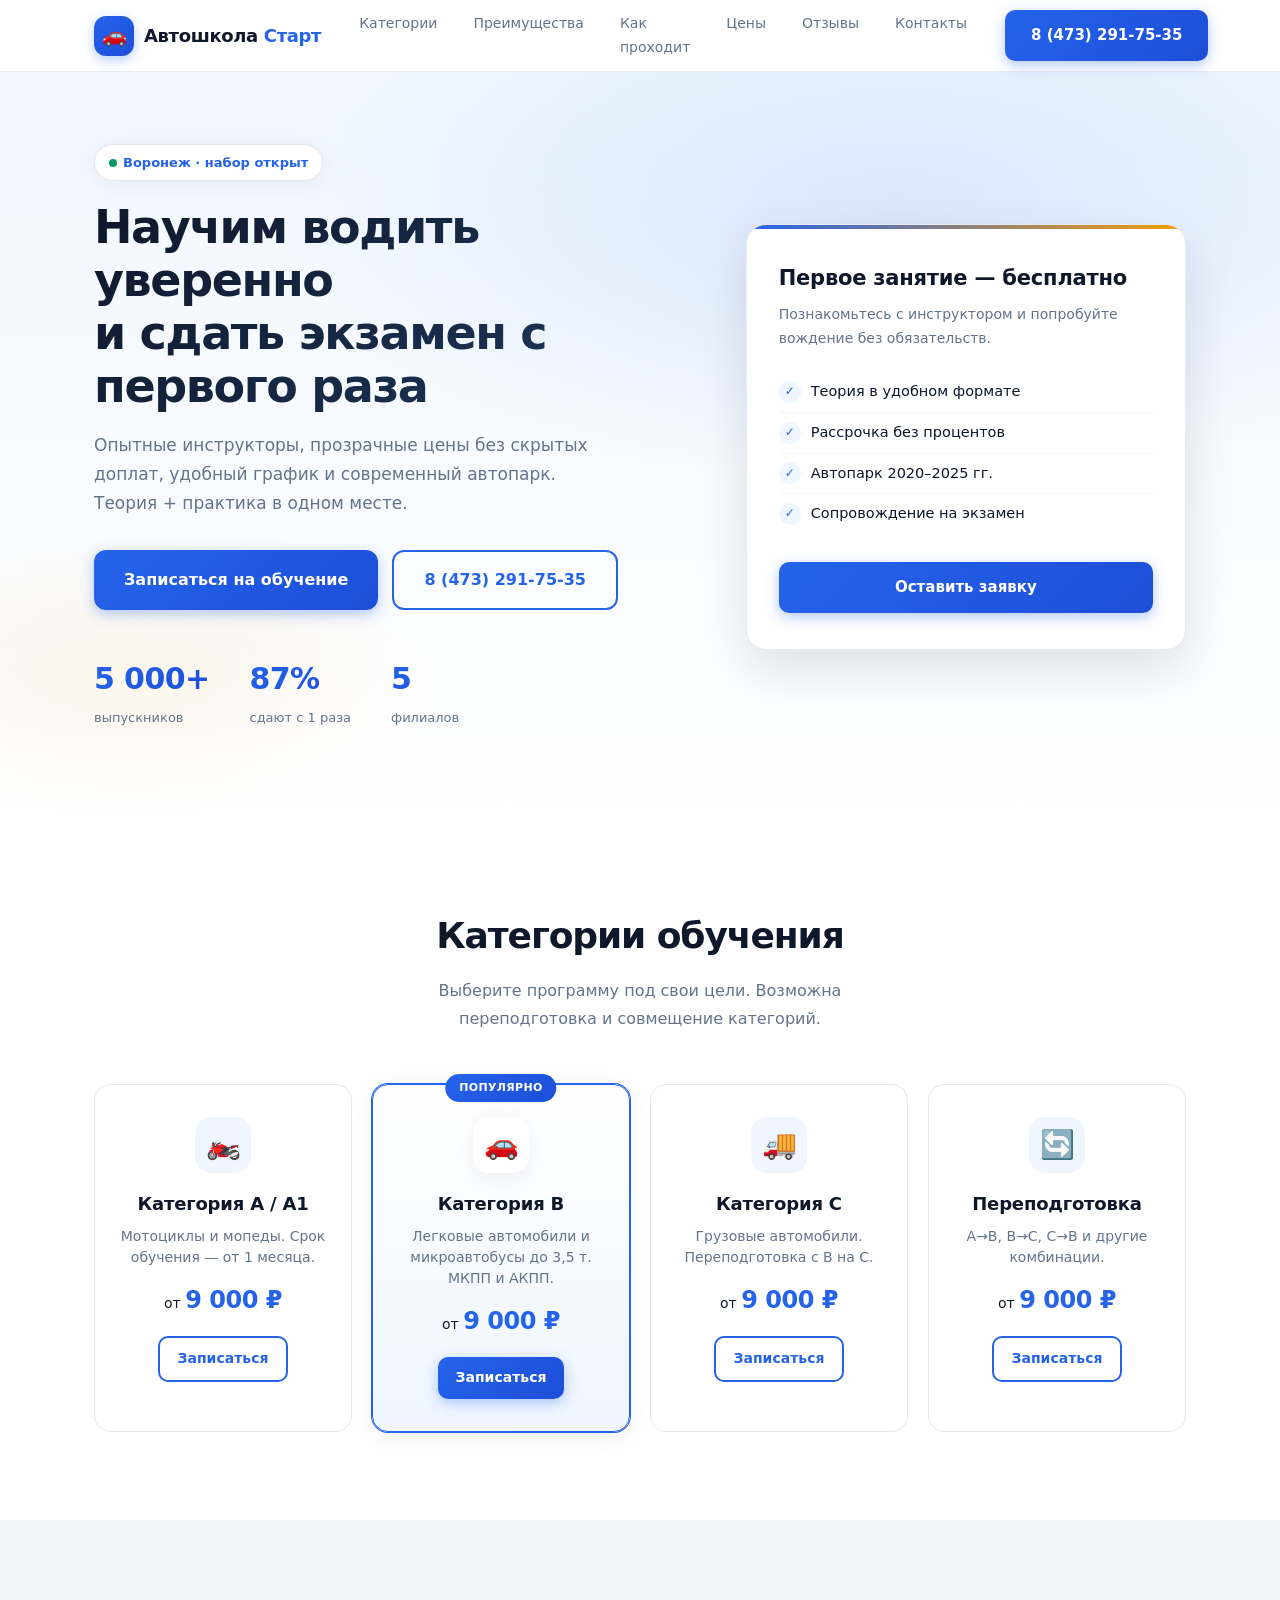
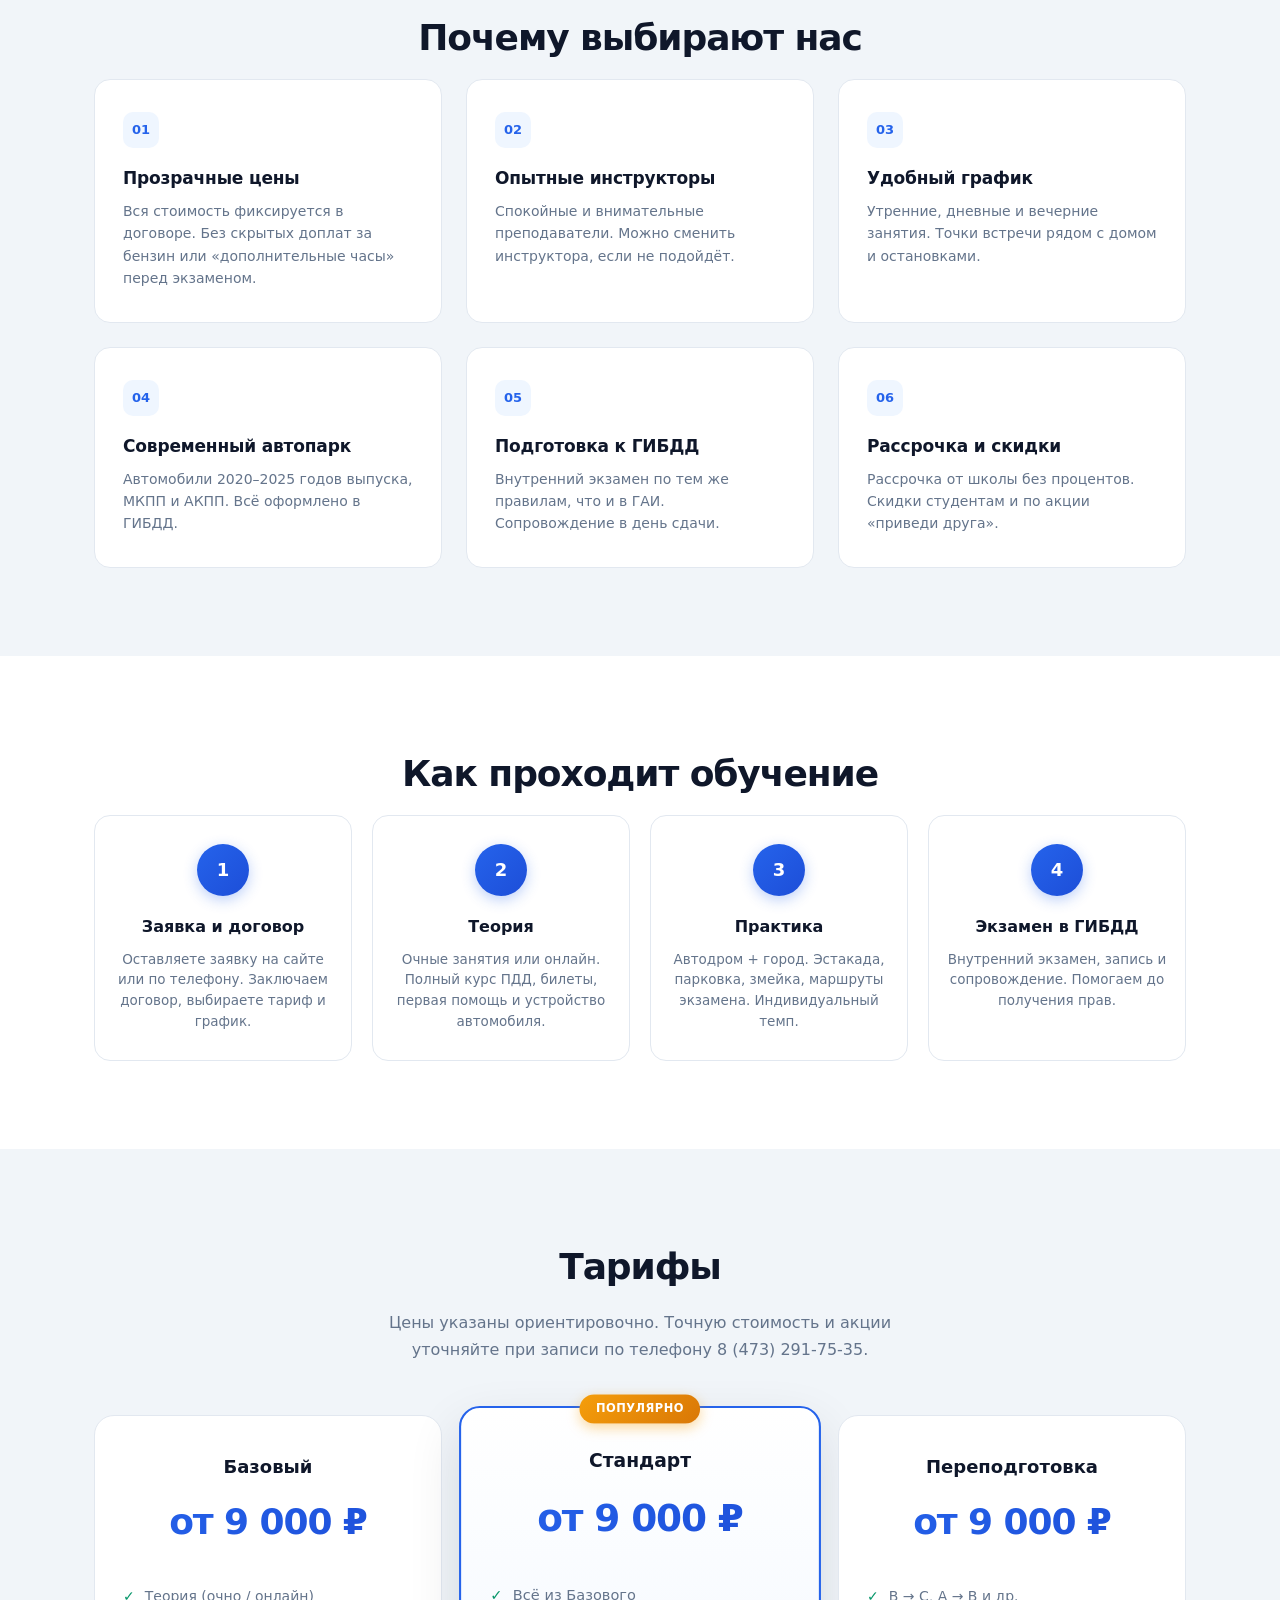
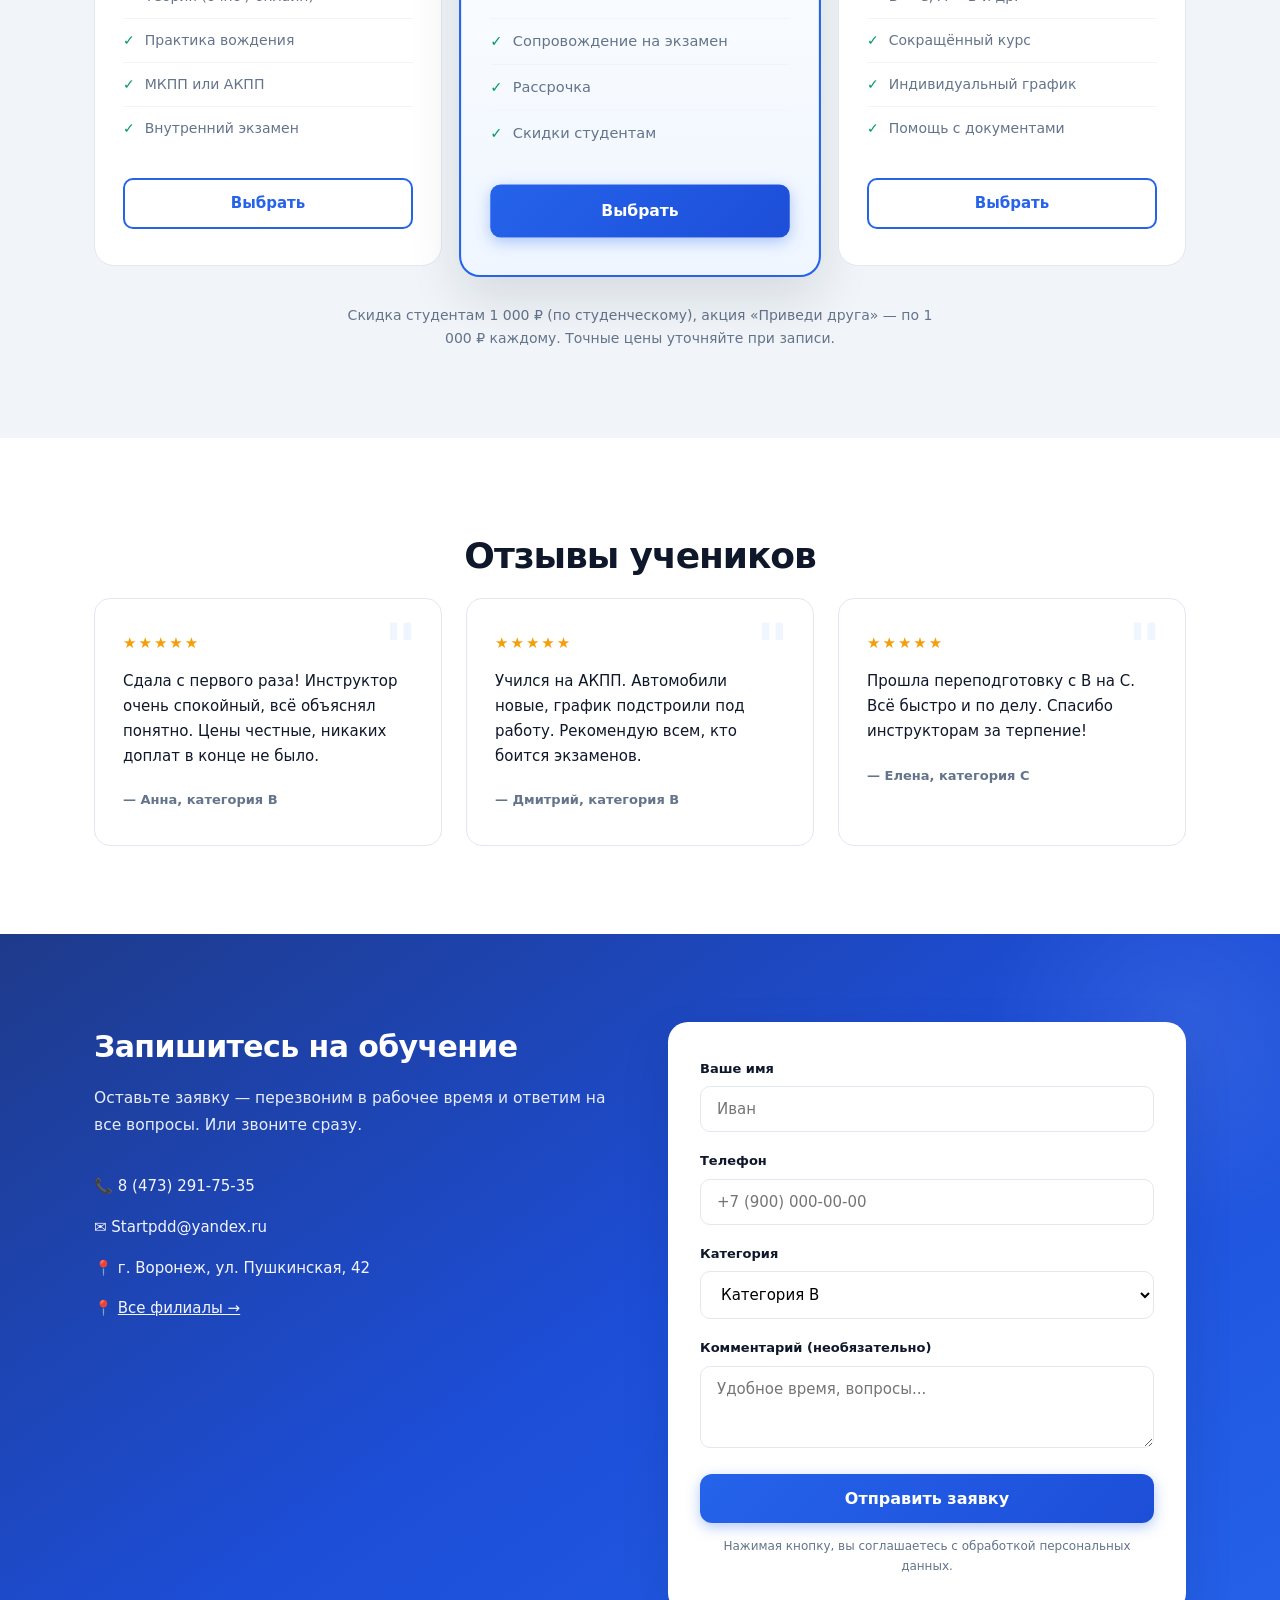
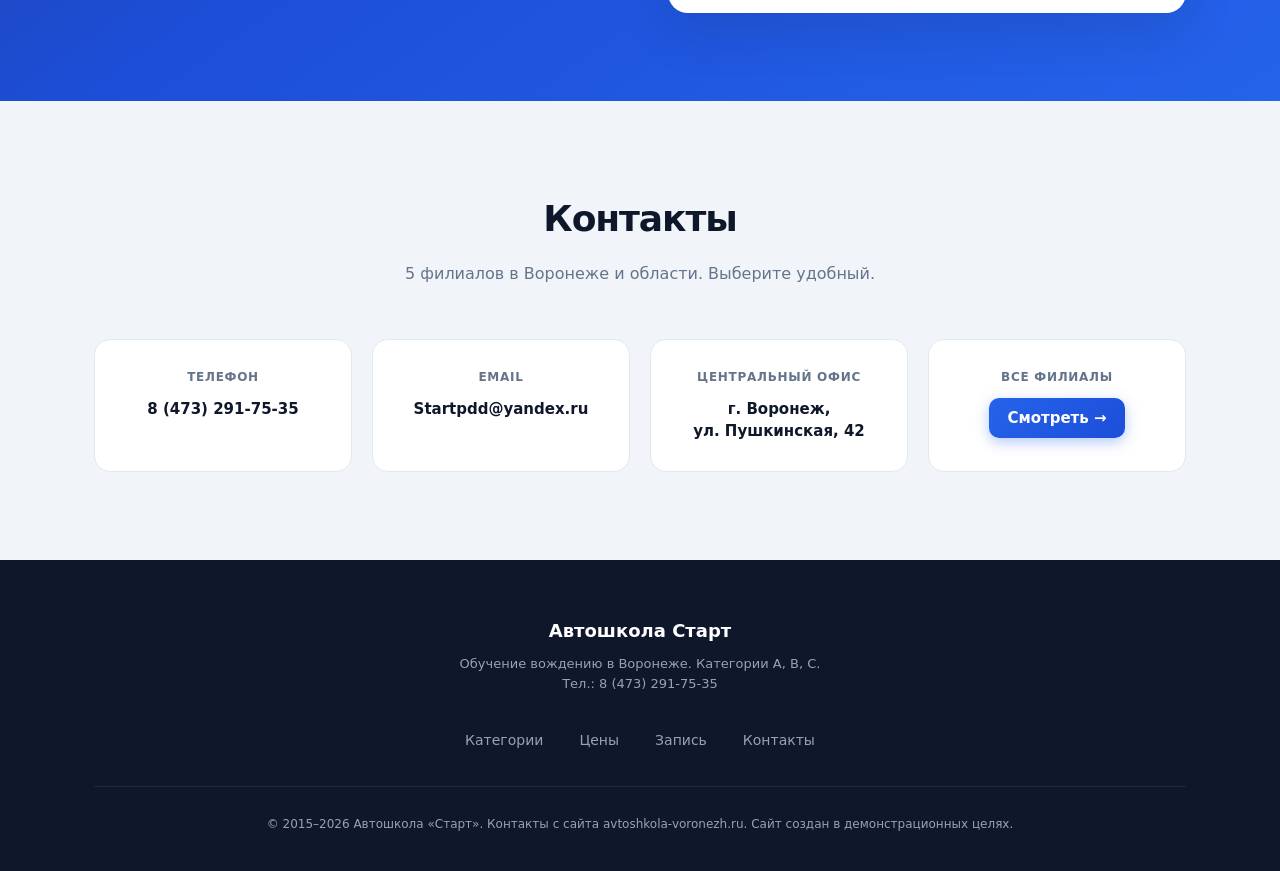
==== commit 99fd562a: "Update nav links, logo icon, link to contacts page" ====
--- a/index.html
+++ b/index.html
@@ -14,7 +14,7 @@
   <!-- Header -->
   <header class="header">
     <div class="container header__inner">
-      <a href="#" class="logo">
+      <a href="index.html" class="logo">
         <span class="logo__icon">🚗</span>
         <span class="logo__text">Автошкола <strong>Старт</strong></span>
       </a>
@@ -24,7 +24,7 @@
         <a href="#how">Как проходит</a>
         <a href="#prices">Цены</a>
         <a href="#reviews">Отзывы</a>
-        <a href="#contacts">Контакты</a>
+        <a href="contacts.html">Контакты</a>
       </nav>
       <a href="tel:+74732917535" class="btn btn--primary header__btn">8 (473) 291-75-35</a>
       <button class="burger" id="burger" aria-label="Меню">
@@ -37,7 +37,7 @@
   <section class="hero">
     <div class="container hero__inner">
       <div class="hero__content">
-        <p class="hero__badge">Воронеж · с 2015 года</p>
+        <p class="hero__badge">Воронеж · набор открыт</p>
         <h1 class="hero__title">Научим водить уверенно<br>и сдать экзамен с первого раза</h1>
         <p class="hero__subtitle">Опытные инструкторы, прозрачные цены без скрытых доплат, удобный график и современный автопарк. Теория + практика в одном месте.</p>
         <div class="hero__actions">
@@ -54,8 +54,8 @@
             <span class="stat__label">сдают с 1 раза</span>
           </div>
           <div class="stat">
-            <span class="stat__num">15+</span>
-            <span class="stat__label">инструкторов</span>
+            <span class="stat__num">5</span>
+            <span class="stat__label">филиалов</span>
           </div>
         </div>
       </div>
@@ -63,10 +63,10 @@
         <h3>Первое занятие — бесплатно</h3>
         <p>Познакомьтесь с инструктором и попробуйте вождение без обязательств.</p>
         <ul class="hero__list">
-          <li>✓ Теория в удобном формате</li>
-          <li>✓ Рассрочка без процентов</li>
-          <li>✓ Автопарк 2020–2025 гг.</li>
-          <li>✓ Сопровождение на экзамен</li>
+          <li>Теория в удобном формате</li>
+          <li>Рассрочка без процентов</li>
+          <li>Автопарк 2020–2025 гг.</li>
+          <li>Сопровождение на экзамен</li>
         </ul>
         <a href="#form" class="btn btn--primary btn--block">Оставить заявку</a>
       </div>
@@ -183,7 +183,7 @@
   <!-- Prices -->
   <section class="section section--alt" id="prices">
     <div class="container">
-      <h2 class="section__title">Тарифы на категорию B</h2>
+      <h2 class="section__title">Тарифы</h2>
       <p class="section__subtitle">Цены указаны ориентировочно. Точную стоимость и акции уточняйте при записи по телефону 8 (473) 291-75-35.</p>
       <div class="pricing">
         <div class="price-card">
@@ -232,17 +232,17 @@
       <div class="reviews">
         <blockquote class="review">
           <div class="review__stars">★★★★★</div>
-          <p>«Сдала с первого раза! Инструктор очень спокойный, всё объяснял понятно. Цены честные, никаких доплат в конце не было.»</p>
+          <p>Сдала с первого раза! Инструктор очень спокойный, всё объяснял понятно. Цены честные, никаких доплат в конце не было.</p>
           <cite>— Анна, категория B</cite>
         </blockquote>
         <blockquote class="review">
           <div class="review__stars">★★★★★</div>
-          <p>«Учился на АКПП. Автомобили новые, график подстроили под работу. Рекомендую всем, кто боится экзаменов.»</p>
+          <p>Учился на АКПП. Автомобили новые, график подстроили под работу. Рекомендую всем, кто боится экзаменов.</p>
           <cite>— Дмитрий, категория B</cite>
         </blockquote>
         <blockquote class="review">
           <div class="review__stars">★★★★★</div>
-          <p>«Прошла переподготовку с B на C. Всё быстро и по делу. Спасибо инструкторам за терпение!»</p>
+          <p>Прошла переподготовку с B на C. Всё быстро и по делу. Спасибо инструкторам за терпение!</p>
           <cite>— Елена, категория C</cite>
         </blockquote>
       </div>
@@ -260,7 +260,7 @@
             <li>📞 <a href="tel:+74732917535" style="color:inherit">8 (473) 291-75-35</a></li>
             <li>✉️ <a href="mailto:Startpdd@yandex.ru" style="color:inherit">Startpdd@yandex.ru</a></li>
             <li>📍 г. Воронеж, ул. Пушкинская, 42</li>
-            <li>📍 Ленинский пр-т, 30 · ул. Хользунова, 107а</li>
+            <li>📍 <a href="contacts.html" style="color:inherit; text-decoration: underline;">Все филиалы →</a></li>
           </ul>
         </div>
         <form class="form" id="lead-form">
@@ -292,10 +292,11 @@
     </div>
   </section>
 
-  <!-- Contacts -->
+  <!-- Contacts teaser -->
   <section class="section section--alt" id="contacts">
     <div class="container">
-      <h2 class="section__title">Контакты и филиалы</h2>
+      <h2 class="section__title">Контакты</h2>
+      <p class="section__subtitle">5 филиалов в Воронеже и области. Выберите удобный.</p>
       <div class="contacts">
         <div class="contact-item">
           <h3>Телефон</h3>
@@ -310,26 +311,8 @@
           <p>г. Воронеж,<br>ул. Пушкинская, 42</p>
         </div>
         <div class="contact-item">
-          <h3>Филиалы</h3>
-          <p>Ленинский пр-т, 30<br>ул. Хользунова, 107а</p>
-        </div>
-      </div>
-      <div class="contacts" style="margin-top: 32px">
-        <div class="contact-item">
-          <h3>Новая Усмань</h3>
-          <p>ул. Ленина, 228В<br><a href="tel:+79803464842">8 (980) 346-48-42</a></p>
-        </div>
-        <div class="contact-item">
-          <h3>Поворино</h3>
-          <p>ул. Свободы, 172<br><a href="tel:+79056535688">8 (905) 653-56-88</a></p>
-        </div>
-        <div class="contact-item">
-          <h3>Режим работы</h3>
-          <p>Пн–Пт: 9:00–20:00<br>Сб: 10:00–16:00</p>
-        </div>
-        <div class="contact-item">
-          <h3>Запись</h3>
-          <p><a href="#form" class="btn btn--primary btn--sm">Оставить заявку</a></p>
+          <h3>Все филиалы</h3>
+          <p><a href="contacts.html" class="btn btn--primary btn--sm">Смотреть →</a></p>
         </div>
       </div>
     </div>
@@ -346,7 +329,7 @@
         <a href="#categories">Категории</a>
         <a href="#prices">Цены</a>
         <a href="#form">Запись</a>
-        <a href="#contacts">Контакты</a>
+        <a href="contacts.html">Контакты</a>
       </div>
       <p class="footer__copy">© 2015–2026 Автошкола «Старт». Контакты с сайта avtoshkola-voronezh.ru. Сайт создан в демонстрационных целях.</p>
     </div>
--- a/styles.css
+++ b/styles.css
@@ -1,20 +1,29 @@
-/* Reset & base */
+/* ========== Design system ==========
+   Автошкола «Старт» — premium clean UI
+   =================================== */
 *, *::before, *::after { box-sizing: border-box; margin: 0; padding: 0; }
 
 :root {
-  --primary: #2563eb;
-  --primary-dark: #1d4ed8;
+  --primary: #1d4ed8;
+  --primary-mid: #2563eb;
   --primary-light: #3b82f6;
+  --primary-soft: #eff6ff;
   --accent: #f59e0b;
+  --accent-soft: #fffbeb;
+  --success: #059669;
   --bg: #ffffff;
-  --bg-alt: #f8fafc;
+  --bg-alt: #f1f5f9;
+  --bg-dark: #0f172a;
   --text: #0f172a;
   --text-muted: #64748b;
   --border: #e2e8f0;
-  --radius: 12px;
-  --shadow: 0 4px 20px rgba(15, 23, 42, 0.08);
-  --shadow-lg: 0 12px 40px rgba(15, 23, 42, 0.12);
+  --radius: 16px;
+  --radius-sm: 10px;
+  --shadow: 0 4px 24px rgba(15, 23, 42, 0.06);
+  --shadow-md: 0 8px 32px rgba(15, 23, 42, 0.1);
+  --shadow-lg: 0 20px 50px rgba(15, 23, 42, 0.12);
   --font: 'Inter', system-ui, -apple-system, sans-serif;
+  --header-h: 72px;
 }
 
 html { scroll-behavior: smooth; }
@@ -23,7 +32,7 @@
   font-family: var(--font);
   color: var(--text);
   background: var(--bg);
-  line-height: 1.6;
+  line-height: 1.65;
   -webkit-font-smoothing: antialiased;
 }
 
@@ -33,12 +42,12 @@
 
 .container {
   width: 100%;
-  max-width: 1120px;
+  max-width: 1140px;
   margin: 0 auto;
-  padding: 0 20px;
-}
-
-/* Buttons */
+  padding: 0 24px;
+}
+
+/* ========== Buttons ========== */
 .btn {
   display: inline-flex;
   align-items: center;
@@ -48,53 +57,68 @@
   font-weight: 600;
   font-size: 15px;
   border: none;
-  border-radius: 10px;
+  border-radius: var(--radius-sm);
   cursor: pointer;
-  transition: all 0.2s ease;
-  text-align: center;
+  transition: all 0.25s cubic-bezier(0.4, 0, 0.2, 1);
+  text-align: center;
+  white-space: nowrap;
 }
 
 .btn--primary {
-  background: var(--primary);
-  color: #fff;
-  padding: 12px 24px;
+  background: linear-gradient(135deg, var(--primary-mid) 0%, var(--primary) 100%);
+  color: #fff;
+  padding: 13px 26px;
+  box-shadow: 0 4px 14px rgba(37, 99, 235, 0.35);
 }
 .btn--primary:hover {
-  background: var(--primary-dark);
-  transform: translateY(-1px);
-  box-shadow: 0 6px 20px rgba(37, 99, 235, 0.35);
+  transform: translateY(-2px);
+  box-shadow: 0 8px 24px rgba(37, 99, 235, 0.45);
 }
 
 .btn--outline {
   background: transparent;
-  color: var(--primary);
-  border: 2px solid var(--primary);
-  padding: 10px 22px;
+  color: var(--primary-mid);
+  border: 2px solid var(--primary-mid);
+  padding: 11px 24px;
 }
 .btn--outline:hover {
-  background: var(--primary);
-  color: #fff;
-}
-
-.btn--lg { padding: 14px 28px; font-size: 16px; }
-.btn--sm { padding: 8px 16px; font-size: 14px; }
+  background: var(--primary-mid);
+  color: #fff;
+  transform: translateY(-2px);
+}
+
+.btn--ghost {
+  background: rgba(255,255,255,0.15);
+  color: #fff;
+  border: 1px solid rgba(255,255,255,0.3);
+  padding: 11px 24px;
+  backdrop-filter: blur(8px);
+}
+.btn--ghost:hover {
+  background: rgba(255,255,255,0.25);
+}
+
+.btn--lg { padding: 15px 30px; font-size: 16px; border-radius: 12px; }
+.btn--sm { padding: 9px 18px; font-size: 14px; }
 .btn--block { width: 100%; }
 
-/* Header */
+/* ========== Header ========== */
 .header {
   position: sticky;
   top: 0;
   z-index: 100;
-  background: rgba(255, 255, 255, 0.95);
-  backdrop-filter: blur(12px);
-  border-bottom: 1px solid var(--border);
+  height: var(--header-h);
+  background: rgba(255, 255, 255, 0.85);
+  backdrop-filter: blur(16px) saturate(180%);
+  -webkit-backdrop-filter: blur(16px) saturate(180%);
+  border-bottom: 1px solid rgba(226, 232, 240, 0.8);
 }
 
 .header__inner {
   display: flex;
   align-items: center;
   justify-content: space-between;
-  height: 68px;
+  height: 100%;
   gap: 24px;
 }
 
@@ -103,23 +127,44 @@
   align-items: center;
   gap: 10px;
   font-size: 18px;
-  font-weight: 600;
+  font-weight: 700;
   white-space: nowrap;
-}
-.logo__icon { font-size: 24px; }
-.logo strong { color: var(--primary); }
+  letter-spacing: -0.02em;
+}
+.logo__icon {
+  width: 40px;
+  height: 40px;
+  background: linear-gradient(135deg, var(--primary-mid), var(--primary));
+  border-radius: 12px;
+  display: flex;
+  align-items: center;
+  justify-content: center;
+  font-size: 20px;
+  box-shadow: 0 4px 12px rgba(37, 99, 235, 0.3);
+}
+.logo strong { color: var(--primary-mid); }
 
 .nav {
   display: flex;
-  gap: 28px;
+  gap: 8px;
 }
 .nav a {
   font-size: 14px;
   font-weight: 500;
   color: var(--text-muted);
-  transition: color 0.2s;
-}
-.nav a:hover { color: var(--primary); }
+  padding: 8px 14px;
+  border-radius: 8px;
+  transition: all 0.2s;
+}
+.nav a:hover {
+  color: var(--primary-mid);
+  background: var(--primary-soft);
+}
+.nav a.active {
+  color: var(--primary-mid);
+  background: var(--primary-soft);
+  font-weight: 600;
+}
 
 .header__btn { flex-shrink: 0; }
 
@@ -130,131 +175,202 @@
   background: none;
   border: none;
   cursor: pointer;
-  padding: 4px;
+  padding: 6px;
 }
 .burger span {
-  width: 24px;
-  height: 2px;
+  width: 22px;
+  height: 2.5px;
   background: var(--text);
   border-radius: 2px;
-  transition: 0.2s;
-}
-
-/* Hero */
+  transition: 0.25s;
+}
+
+/* ========== Hero ========== */
 .hero {
-  padding: 64px 0 80px;
-  background: linear-gradient(180deg, #eff6ff 0%, #fff 100%);
+  position: relative;
+  padding: 72px 0 88px;
+  overflow: hidden;
+  background:
+    radial-gradient(ellipse 80% 60% at 70% 20%, rgba(37, 99, 235, 0.12) 0%, transparent 60%),
+    radial-gradient(ellipse 50% 40% at 10% 80%, rgba(245, 158, 11, 0.08) 0%, transparent 50%),
+    linear-gradient(180deg, #f0f7ff 0%, #ffffff 100%);
 }
 
 .hero__inner {
   display: grid;
-  grid-template-columns: 1.2fr 0.8fr;
-  gap: 48px;
+  grid-template-columns: 1.15fr 0.85fr;
+  gap: 56px;
   align-items: center;
 }
 
 .hero__badge {
-  display: inline-block;
-  background: #dbeafe;
-  color: var(--primary);
+  display: inline-flex;
+  align-items: center;
+  gap: 6px;
+  background: #fff;
+  color: var(--primary-mid);
   font-size: 13px;
   font-weight: 600;
-  padding: 6px 12px;
-  border-radius: 20px;
-  margin-bottom: 16px;
+  padding: 7px 14px;
+  border-radius: 100px;
+  margin-bottom: 20px;
+  box-shadow: var(--shadow);
+  border: 1px solid var(--border);
+}
+.hero__badge::before {
+  content: '';
+  width: 8px;
+  height: 8px;
+  background: var(--success);
+  border-radius: 50%;
+  animation: pulse 2s infinite;
+}
+
+@keyframes pulse {
+  0%, 100% { opacity: 1; transform: scale(1); }
+  50% { opacity: 0.6; transform: scale(0.9); }
 }
 
 .hero__title {
-  font-size: clamp(28px, 4vw, 42px);
+  font-size: clamp(30px, 4.2vw, 46px);
   font-weight: 800;
-  line-height: 1.2;
-  margin-bottom: 16px;
-  letter-spacing: -0.02em;
+  line-height: 1.15;
+  margin-bottom: 18px;
+  letter-spacing: -0.03em;
+  background: linear-gradient(135deg, #0f172a 0%, #1e3a5f 100%);
+  -webkit-background-clip: text;
+  -webkit-text-fill-color: transparent;
+  background-clip: text;
 }
 
 .hero__subtitle {
   font-size: 17px;
   color: var(--text-muted);
-  margin-bottom: 28px;
-  max-width: 520px;
+  margin-bottom: 32px;
+  max-width: 500px;
+  line-height: 1.7;
 }
 
 .hero__actions {
   display: flex;
   flex-wrap: wrap;
-  gap: 12px;
-  margin-bottom: 40px;
+  gap: 14px;
+  margin-bottom: 44px;
 }
 
 .hero__stats {
   display: flex;
-  gap: 36px;
+  gap: 40px;
 }
 
 .stat__num {
   display: block;
-  font-size: 28px;
+  font-size: 30px;
   font-weight: 800;
-  color: var(--primary);
+  letter-spacing: -0.02em;
+  background: linear-gradient(135deg, var(--primary-mid), var(--primary));
+  -webkit-background-clip: text;
+  -webkit-text-fill-color: transparent;
+  background-clip: text;
 }
 .stat__label {
   font-size: 13px;
   color: var(--text-muted);
+  font-weight: 500;
 }
 
 .hero__card {
   background: #fff;
-  border-radius: 16px;
-  padding: 32px;
+  border-radius: 20px;
+  padding: 36px 32px;
   box-shadow: var(--shadow-lg);
-  border: 1px solid var(--border);
+  border: 1px solid rgba(226, 232, 240, 0.8);
+  position: relative;
+  overflow: hidden;
+}
+.hero__card::before {
+  content: '';
+  position: absolute;
+  top: 0; left: 0; right: 0;
+  height: 4px;
+  background: linear-gradient(90deg, var(--primary-mid), var(--accent));
 }
 .hero__card h3 {
-  font-size: 20px;
+  font-size: 21px;
+  font-weight: 700;
   margin-bottom: 8px;
+  letter-spacing: -0.01em;
 }
 .hero__card > p {
   color: var(--text-muted);
   font-size: 14px;
-  margin-bottom: 20px;
-}
-.hero__list {
-  margin-bottom: 24px;
-}
+  margin-bottom: 22px;
+}
+.hero__list { margin-bottom: 28px; }
 .hero__list li {
-  font-size: 14px;
-  padding: 6px 0;
+  font-size: 14.5px;
+  padding: 8px 0;
   color: var(--text);
-}
-
-/* Sections */
+  display: flex;
+  align-items: center;
+  gap: 10px;
+  border-bottom: 1px solid var(--bg-alt);
+}
+.hero__list li:last-child { border-bottom: none; }
+.hero__list li::before {
+  content: '✓';
+  width: 22px;
+  height: 22px;
+  background: var(--primary-soft);
+  color: var(--primary-mid);
+  border-radius: 50%;
+  display: flex;
+  align-items: center;
+  justify-content: center;
+  font-size: 12px;
+  font-weight: 700;
+  flex-shrink: 0;
+}
+
+/* ========== Sections ========== */
 .section {
-  padding: 80px 0;
+  padding: 88px 0;
 }
 .section--alt {
   background: var(--bg-alt);
 }
 .section--form {
-  background: linear-gradient(135deg, #1e40af 0%, #2563eb 100%);
-  color: #fff;
+  background: linear-gradient(145deg, #1e3a8a 0%, #1d4ed8 50%, #2563eb 100%);
+  color: #fff;
+  position: relative;
+  overflow: hidden;
+}
+.section--form::before {
+  content: '';
+  position: absolute;
+  width: 400px; height: 400px;
+  background: radial-gradient(circle, rgba(255,255,255,0.08) 0%, transparent 70%);
+  top: -100px; right: -100px;
+  border-radius: 50%;
 }
 
 .section__title {
-  font-size: clamp(24px, 3vw, 32px);
+  font-size: clamp(26px, 3.2vw, 36px);
   font-weight: 800;
   text-align: center;
   margin-bottom: 12px;
-  letter-spacing: -0.02em;
+  letter-spacing: -0.03em;
 }
 .section__subtitle {
   text-align: center;
   color: var(--text-muted);
-  max-width: 560px;
-  margin: 0 auto 48px;
+  max-width: 540px;
+  margin: 0 auto 52px;
   font-size: 16px;
-}
-
-/* Cards (categories) */
+  line-height: 1.7;
+}
+
+/* ========== Category cards ========== */
 .cards {
   display: grid;
   grid-template-columns: repeat(4, 1fr);
@@ -265,76 +381,121 @@
   background: #fff;
   border: 1px solid var(--border);
   border-radius: var(--radius);
-  padding: 28px 24px;
-  text-align: center;
-  transition: transform 0.2s, box-shadow 0.2s;
+  padding: 32px 24px;
+  text-align: center;
+  transition: all 0.3s cubic-bezier(0.4, 0, 0.2, 1);
   position: relative;
 }
 .card:hover {
-  transform: translateY(-4px);
-  box-shadow: var(--shadow);
+  transform: translateY(-6px);
+  box-shadow: var(--shadow-md);
+  border-color: transparent;
 }
 .card--featured {
-  border-color: var(--primary);
-  box-shadow: 0 0 0 1px var(--primary);
+  border-color: var(--primary-mid);
+  background: linear-gradient(180deg, #fff 0%, var(--primary-soft) 100%);
+  box-shadow: 0 0 0 1px var(--primary-mid), var(--shadow);
 }
 .card__badge {
   position: absolute;
-  top: -10px;
+  top: -11px;
   left: 50%;
   transform: translateX(-50%);
-  background: var(--primary);
-  color: #fff;
-  font-size: 12px;
-  font-weight: 600;
-  padding: 4px 12px;
-  border-radius: 20px;
-}
-.card__icon { font-size: 36px; margin-bottom: 12px; }
-.card h3 { font-size: 18px; margin-bottom: 8px; }
-.card p { font-size: 14px; color: var(--text-muted); margin-bottom: 12px; }
+  background: linear-gradient(135deg, var(--primary-mid), var(--primary));
+  color: #fff;
+  font-size: 11px;
+  font-weight: 700;
+  padding: 5px 14px;
+  border-radius: 100px;
+  letter-spacing: 0.03em;
+  text-transform: uppercase;
+}
+.card__icon {
+  width: 56px;
+  height: 56px;
+  margin: 0 auto 16px;
+  background: var(--primary-soft);
+  border-radius: 16px;
+  display: flex;
+  align-items: center;
+  justify-content: center;
+  font-size: 28px;
+}
+.card--featured .card__icon {
+  background: #fff;
+  box-shadow: var(--shadow);
+}
+.card h3 { font-size: 18px; font-weight: 700; margin-bottom: 8px; letter-spacing: -0.01em; }
+.card p { font-size: 14px; color: var(--text-muted); margin-bottom: 14px; line-height: 1.5; }
 .card__price {
-  font-size: 15px;
-  margin-bottom: 16px !important;
+  font-size: 14px;
+  margin-bottom: 18px !important;
   color: var(--text) !important;
 }
-.card__price strong { font-size: 22px; color: var(--primary); }
-
-/* Features */
+.card__price strong {
+  font-size: 24px;
+  font-weight: 800;
+  color: var(--primary-mid);
+  letter-spacing: -0.02em;
+}
+
+/* ========== Features ========== */
 .features {
   display: grid;
   grid-template-columns: repeat(3, 1fr);
-  gap: 28px;
+  gap: 24px;
 }
 .feature {
   background: #fff;
-  padding: 28px;
+  padding: 32px 28px;
   border-radius: var(--radius);
   border: 1px solid var(--border);
+  transition: all 0.25s;
+}
+.feature:hover {
+  box-shadow: var(--shadow);
+  border-color: transparent;
+  transform: translateY(-3px);
 }
 .feature__num {
+  display: inline-flex;
+  align-items: center;
+  justify-content: center;
+  width: 36px;
+  height: 36px;
+  background: var(--primary-soft);
+  color: var(--primary-mid);
   font-size: 13px;
-  font-weight: 700;
-  color: var(--primary);
-  margin-bottom: 10px;
-}
-.feature h3 { font-size: 17px; margin-bottom: 8px; }
-.feature p { font-size: 14px; color: var(--text-muted); }
-
-/* Steps */
+  font-weight: 800;
+  border-radius: 10px;
+  margin-bottom: 16px;
+}
+.feature h3 { font-size: 17px; font-weight: 700; margin-bottom: 8px; letter-spacing: -0.01em; }
+.feature p { font-size: 14px; color: var(--text-muted); line-height: 1.6; }
+
+/* ========== Steps ========== */
 .steps {
   display: grid;
   grid-template-columns: repeat(4, 1fr);
-  gap: 24px;
+  gap: 20px;
+  position: relative;
 }
 .step {
   text-align: center;
-  padding: 20px;
+  padding: 28px 16px;
+  background: #fff;
+  border-radius: var(--radius);
+  border: 1px solid var(--border);
+  transition: all 0.25s;
+}
+.step:hover {
+  box-shadow: var(--shadow);
+  transform: translateY(-3px);
 }
 .step__num {
-  width: 48px;
-  height: 48px;
-  background: var(--primary);
+  width: 52px;
+  height: 52px;
+  background: linear-gradient(135deg, var(--primary-mid), var(--primary));
   color: #fff;
   font-weight: 800;
   font-size: 18px;
@@ -342,89 +503,132 @@
   display: flex;
   align-items: center;
   justify-content: center;
-  margin: 0 auto 16px;
-}
-.step h3 { font-size: 16px; margin-bottom: 8px; }
-.step p { font-size: 14px; color: var(--text-muted); }
-
-/* Pricing */
+  margin: 0 auto 18px;
+  box-shadow: 0 4px 14px rgba(37, 99, 235, 0.3);
+}
+.step h3 { font-size: 16px; font-weight: 700; margin-bottom: 8px; }
+.step p { font-size: 13.5px; color: var(--text-muted); line-height: 1.55; }
+
+/* ========== Pricing ========== */
 .pricing {
   display: grid;
   grid-template-columns: repeat(3, 1fr);
   gap: 24px;
-  margin-bottom: 32px;
+  margin-bottom: 36px;
+  align-items: start;
 }
 .price-card {
   background: #fff;
   border: 1px solid var(--border);
-  border-radius: 16px;
-  padding: 32px 28px;
+  border-radius: 20px;
+  padding: 36px 28px;
   text-align: center;
   position: relative;
+  transition: all 0.3s;
+}
+.price-card:hover {
+  transform: translateY(-4px);
+  box-shadow: var(--shadow-md);
 }
 .price-card--popular {
-  border-color: var(--primary);
+  border: 2px solid var(--primary-mid);
   box-shadow: var(--shadow-lg);
-  transform: scale(1.03);
-}
+  transform: scale(1.04);
+  background: linear-gradient(180deg, #fff 0%, var(--primary-soft) 100%);
+}
+.price-card--popular:hover { transform: scale(1.04) translateY(-4px); }
 .price-card__badge {
   position: absolute;
-  top: -12px;
+  top: -13px;
   left: 50%;
   transform: translateX(-50%);
-  background: var(--accent);
-  color: #fff;
-  font-size: 12px;
+  background: linear-gradient(135deg, var(--accent), #d97706);
+  color: #fff;
+  font-size: 11px;
   font-weight: 700;
-  padding: 4px 14px;
-  border-radius: 20px;
-}
-.price-card h3 { font-size: 18px; margin-bottom: 8px; }
+  padding: 5px 16px;
+  border-radius: 100px;
+  letter-spacing: 0.04em;
+  text-transform: uppercase;
+  box-shadow: 0 4px 12px rgba(245, 158, 11, 0.4);
+}
+.price-card h3 { font-size: 18px; font-weight: 700; margin-bottom: 10px; }
 .price-card__amount {
-  font-size: 32px;
+  font-size: 36px;
   font-weight: 800;
-  color: var(--primary);
-  margin-bottom: 20px;
-}
-.price-card ul {
-  text-align: left;
+  letter-spacing: -0.03em;
+  background: linear-gradient(135deg, var(--primary-mid), var(--primary));
+  -webkit-background-clip: text;
+  -webkit-text-fill-color: transparent;
+  background-clip: text;
   margin-bottom: 24px;
 }
+.price-card ul { text-align: left; margin-bottom: 28px; }
 .price-card li {
   font-size: 14px;
-  padding: 8px 0;
-  border-bottom: 1px solid var(--border);
-  color: var(--text-muted);
+  padding: 10px 0;
+  border-bottom: 1px solid var(--bg-alt);
+  color: var(--text-muted);
+  display: flex;
+  align-items: center;
+  gap: 10px;
+}
+.price-card li::before {
+  content: '✓';
+  color: var(--success);
+  font-weight: 700;
+  flex-shrink: 0;
 }
 .price-card li:last-child { border-bottom: none; }
 .prices-note {
   text-align: center;
   font-size: 14px;
   color: var(--text-muted);
-}
-
-/* Reviews */
+  max-width: 600px;
+  margin: 0 auto;
+}
+
+/* ========== Reviews ========== */
 .reviews {
   display: grid;
   grid-template-columns: repeat(3, 1fr);
   gap: 24px;
 }
 .review {
-  background: var(--bg-alt);
+  background: #fff;
   border-radius: var(--radius);
-  padding: 28px;
+  padding: 32px 28px;
   border: 1px solid var(--border);
+  transition: all 0.25s;
+  position: relative;
+}
+.review:hover {
+  box-shadow: var(--shadow);
+  transform: translateY(-3px);
+}
+.review::before {
+  content: '"';
+  position: absolute;
+  top: 16px;
+  right: 24px;
+  font-size: 64px;
+  font-weight: 800;
+  color: var(--primary-soft);
+  line-height: 1;
+  pointer-events: none;
 }
 .review__stars {
   color: var(--accent);
-  font-size: 16px;
-  margin-bottom: 12px;
+  font-size: 15px;
+  margin-bottom: 14px;
   letter-spacing: 2px;
 }
 .review p {
   font-size: 15px;
-  margin-bottom: 16px;
-  font-style: italic;
+  margin-bottom: 18px;
+  line-height: 1.65;
+  position: relative;
+  z-index: 1;
 }
 .review cite {
   font-size: 13px;
@@ -433,147 +637,261 @@
   font-weight: 600;
 }
 
-/* Form */
+/* ========== Form ========== */
 .form-block {
   display: grid;
   grid-template-columns: 1fr 1fr;
-  gap: 48px;
+  gap: 56px;
   align-items: start;
+  position: relative;
+  z-index: 1;
 }
 .form-block__info h2 {
-  font-size: 28px;
+  font-size: 30px;
   font-weight: 800;
-  margin-bottom: 12px;
+  margin-bottom: 14px;
+  letter-spacing: -0.02em;
 }
 .form-block__info > p {
   opacity: 0.9;
-  margin-bottom: 24px;
-  font-size: 15px;
+  margin-bottom: 28px;
+  font-size: 15.5px;
+  line-height: 1.7;
 }
 .form-block__list li {
   font-size: 15px;
-  padding: 6px 0;
+  padding: 8px 0;
   opacity: 0.95;
 }
+.form-block__list a:hover { text-decoration: underline; }
 
 .form {
   background: #fff;
   color: var(--text);
-  border-radius: 16px;
-  padding: 32px;
+  border-radius: 20px;
+  padding: 36px 32px;
   box-shadow: var(--shadow-lg);
 }
-.form__group {
-  margin-bottom: 18px;
-}
+.form__group { margin-bottom: 18px; }
 .form__group label {
   display: block;
   font-size: 13px;
   font-weight: 600;
-  margin-bottom: 6px;
+  margin-bottom: 7px;
   color: var(--text);
 }
 .form__group input,
 .form__group select,
 .form__group textarea {
   width: 100%;
-  padding: 12px 14px;
-  border: 1px solid var(--border);
-  border-radius: 8px;
+  padding: 13px 16px;
+  border: 1.5px solid var(--border);
+  border-radius: var(--radius-sm);
   font-family: inherit;
   font-size: 15px;
-  transition: border-color 0.2s;
+  transition: all 0.2s;
+  background: #fff;
 }
 .form__group input:focus,
 .form__group select:focus,
 .form__group textarea:focus {
   outline: none;
-  border-color: var(--primary);
-  box-shadow: 0 0 0 3px rgba(37, 99, 235, 0.15);
+  border-color: var(--primary-mid);
+  box-shadow: 0 0 0 4px rgba(37, 99, 235, 0.12);
 }
 .form__note {
   font-size: 12px;
   color: var(--text-muted);
   text-align: center;
-  margin-top: 12px;
-}
-
-/* Contacts */
+  margin-top: 14px;
+}
+
+/* ========== Contacts (on index) ========== */
 .contacts {
   display: grid;
   grid-template-columns: repeat(4, 1fr);
-  gap: 24px;
-  text-align: center;
+  gap: 20px;
+  text-align: center;
+}
+.contact-item {
+  background: #fff;
+  padding: 28px 20px;
+  border-radius: var(--radius);
+  border: 1px solid var(--border);
+  transition: all 0.25s;
+}
+.contact-item:hover {
+  box-shadow: var(--shadow);
+  transform: translateY(-2px);
 }
 .contact-item h3 {
-  font-size: 14px;
-  color: var(--text-muted);
-  margin-bottom: 8px;
+  font-size: 12px;
+  color: var(--text-muted);
+  margin-bottom: 10px;
   font-weight: 600;
   text-transform: uppercase;
-  letter-spacing: 0.04em;
+  letter-spacing: 0.06em;
 }
 .contact-item p,
 .contact-item a {
+  font-size: 15px;
+  font-weight: 600;
+  line-height: 1.5;
+}
+.contact-item a:hover { color: var(--primary-mid); }
+
+/* ========== Branch cards (contacts page) ========== */
+.page-hero {
+  padding: 56px 0 48px;
+  background:
+    radial-gradient(ellipse 70% 50% at 50% 0%, rgba(37, 99, 235, 0.1) 0%, transparent 60%),
+    var(--bg-alt);
+  text-align: center;
+}
+.page-hero h1 {
+  font-size: clamp(28px, 3.5vw, 40px);
+  font-weight: 800;
+  letter-spacing: -0.03em;
+  margin-bottom: 12px;
+}
+.page-hero p {
+  color: var(--text-muted);
   font-size: 16px;
-  font-weight: 500;
-}
-.contact-item a:hover { color: var(--primary); }
-
-/* Footer */
+  max-width: 480px;
+  margin: 0 auto;
+}
+
+.branch-grid {
+  display: grid;
+  grid-template-columns: repeat(3, 1fr);
+  gap: 24px;
+}
+.branch-card {
+  background: #fff;
+  border-radius: 20px;
+  border: 1px solid var(--border);
+  padding: 32px 28px;
+  transition: all 0.3s;
+  display: flex;
+  flex-direction: column;
+}
+.branch-card:hover {
+  box-shadow: var(--shadow-md);
+  transform: translateY(-4px);
+  border-color: transparent;
+}
+.branch-card--main {
+  border-color: var(--primary-mid);
+  background: linear-gradient(180deg, #fff 0%, var(--primary-soft) 100%);
+}
+.branch-card__label {
+  display: inline-block;
+  font-size: 11px;
+  font-weight: 700;
+  text-transform: uppercase;
+  letter-spacing: 0.05em;
+  color: var(--primary-mid);
+  background: var(--primary-soft);
+  padding: 4px 12px;
+  border-radius: 100px;
+  margin-bottom: 14px;
+  width: fit-content;
+}
+.branch-card--main .branch-card__label {
+  background: linear-gradient(135deg, var(--primary-mid), var(--primary));
+  color: #fff;
+}
+.branch-card h3 {
+  font-size: 18px;
+  font-weight: 700;
+  margin-bottom: 8px;
+  letter-spacing: -0.01em;
+}
+.branch-card__addr {
+  font-size: 14px;
+  color: var(--text-muted);
+  margin-bottom: 16px;
+  line-height: 1.5;
+  flex-grow: 1;
+}
+.branch-card__phone {
+  font-size: 18px;
+  font-weight: 700;
+  color: var(--primary-mid);
+  margin-bottom: 8px;
+  display: block;
+}
+.branch-card__phone:hover { text-decoration: underline; }
+.branch-card__email {
+  font-size: 13px;
+  color: var(--text-muted);
+  margin-bottom: 20px;
+}
+.branch-card__email:hover { color: var(--primary-mid); }
+
+/* ========== Footer ========== */
 .footer {
-  background: #0f172a;
+  background: var(--bg-dark);
   color: #94a3b8;
-  padding: 48px 0 32px;
+  padding: 56px 0 36px;
 }
 .footer__inner {
   display: flex;
   flex-direction: column;
-  gap: 24px;
+  gap: 28px;
   align-items: center;
   text-align: center;
 }
 .footer__brand .logo__text {
   color: #fff;
   font-size: 18px;
+  font-weight: 700;
 }
 .footer__brand p {
   font-size: 13px;
-  margin-top: 6px;
+  margin-top: 8px;
+  line-height: 1.6;
 }
 .footer__links {
   display: flex;
-  gap: 24px;
+  gap: 8px;
   flex-wrap: wrap;
   justify-content: center;
 }
 .footer__links a {
   font-size: 14px;
-  transition: color 0.2s;
-}
-.footer__links a:hover { color: #fff; }
+  font-weight: 500;
+  padding: 6px 14px;
+  border-radius: 8px;
+  transition: all 0.2s;
+}
+.footer__links a:hover {
+  color: #fff;
+  background: rgba(255,255,255,0.08);
+}
 .footer__copy {
   font-size: 12px;
   border-top: 1px solid #1e293b;
-  padding-top: 24px;
+  padding-top: 28px;
   width: 100%;
-}
-
-/* Toast */
+  line-height: 1.6;
+}
+
+/* ========== Toast ========== */
 .toast {
   position: fixed;
-  bottom: 24px;
+  bottom: 28px;
   left: 50%;
-  transform: translateX(-50%) translateY(100px);
-  background: #16a34a;
+  transform: translateX(-50%) translateY(120px);
+  background: var(--success);
   color: #fff;
   padding: 14px 28px;
-  border-radius: 10px;
+  border-radius: 12px;
   font-weight: 600;
   font-size: 15px;
-  box-shadow: var(--shadow-lg);
+  box-shadow: 0 8px 30px rgba(5, 150, 105, 0.4);
   opacity: 0;
-  transition: all 0.3s ease;
+  transition: all 0.35s cubic-bezier(0.4, 0, 0.2, 1);
   z-index: 200;
   pointer-events: none;
 }
@@ -582,16 +900,22 @@
   opacity: 1;
 }
 
-/* Responsive */
+/* ========== Responsive ========== */
+@media (max-width: 1024px) {
+  .cards { grid-template-columns: repeat(2, 1fr); }
+  .branch-grid { grid-template-columns: repeat(2, 1fr); }
+}
+
 @media (max-width: 960px) {
-  .hero__inner { grid-template-columns: 1fr; }
-  .cards { grid-template-columns: repeat(2, 1fr); }
+  .hero__inner { grid-template-columns: 1fr; gap: 40px; }
+  .hero__card { max-width: 420px; }
   .features { grid-template-columns: repeat(2, 1fr); }
   .steps { grid-template-columns: repeat(2, 1fr); }
-  .pricing { grid-template-columns: 1fr; max-width: 360px; margin-left: auto; margin-right: auto; }
+  .pricing { grid-template-columns: 1fr; max-width: 380px; margin-left: auto; margin-right: auto; }
   .price-card--popular { transform: none; }
-  .reviews { grid-template-columns: 1fr; }
-  .form-block { grid-template-columns: 1fr; }
+  .price-card--popular:hover { transform: translateY(-4px); }
+  .reviews { grid-template-columns: 1fr; max-width: 480px; margin: 0 auto; }
+  .form-block { grid-template-columns: 1fr; gap: 36px; }
   .contacts { grid-template-columns: repeat(2, 1fr); }
 }
 
@@ -599,23 +923,28 @@
   .nav {
     display: none;
     position: absolute;
-    top: 68px;
+    top: var(--header-h);
     left: 0;
     right: 0;
-    background: #fff;
+    background: rgba(255,255,255,0.98);
+    backdrop-filter: blur(12px);
     flex-direction: column;
-    padding: 20px;
+    padding: 16px 20px 24px;
     border-bottom: 1px solid var(--border);
-    gap: 16px;
+    gap: 4px;
+    box-shadow: var(--shadow-md);
   }
   .nav.open { display: flex; }
+  .nav a { padding: 12px 16px; }
   .burger { display: flex; }
   .header__btn { display: none; }
   .cards { grid-template-columns: 1fr; }
   .features { grid-template-columns: 1fr; }
   .steps { grid-template-columns: 1fr; }
-  .hero__stats { gap: 20px; }
+  .branch-grid { grid-template-columns: 1fr; }
+  .hero__stats { gap: 24px; flex-wrap: wrap; }
   .contacts { grid-template-columns: 1fr; }
-  .section { padding: 56px 0; }
-  .hero { padding: 40px 0 56px; }
-}
+  .section { padding: 64px 0; }
+  .hero { padding: 48px 0 64px; }
+  .container { padding: 0 18px; }
+}
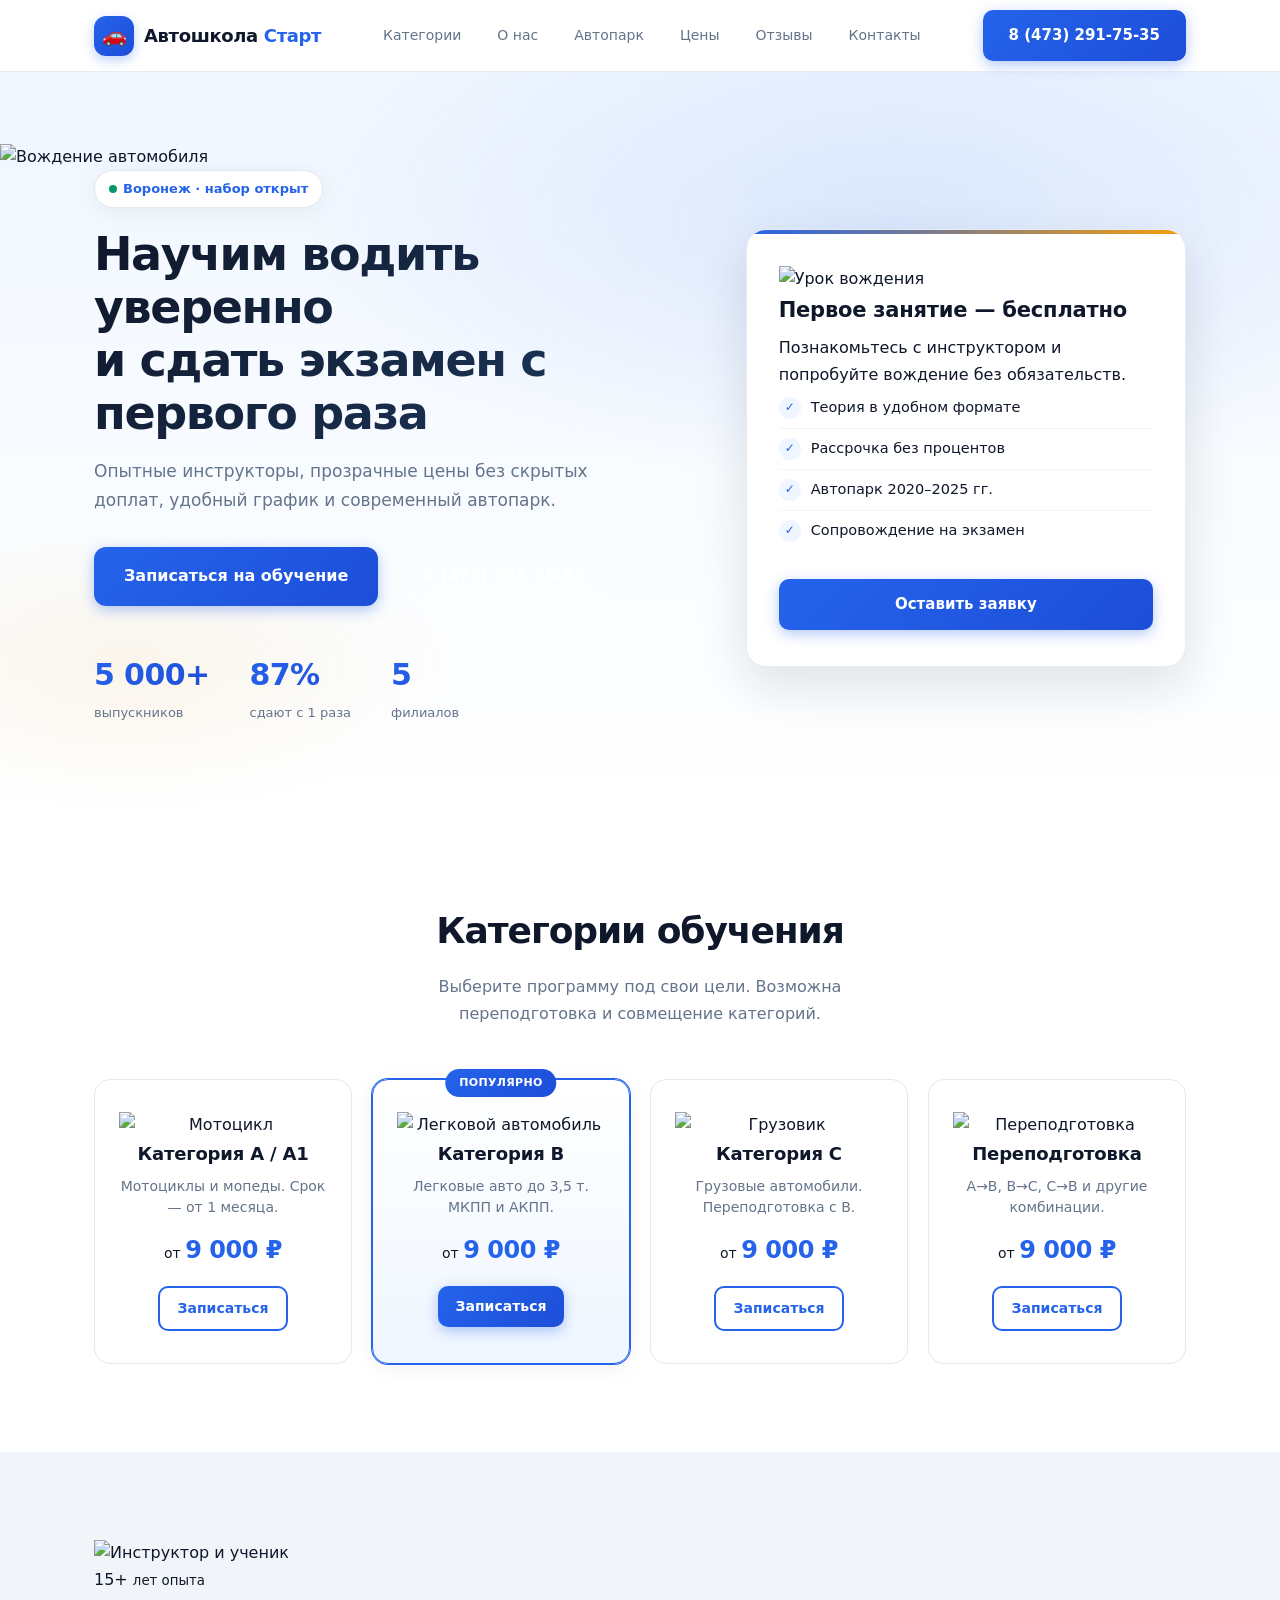
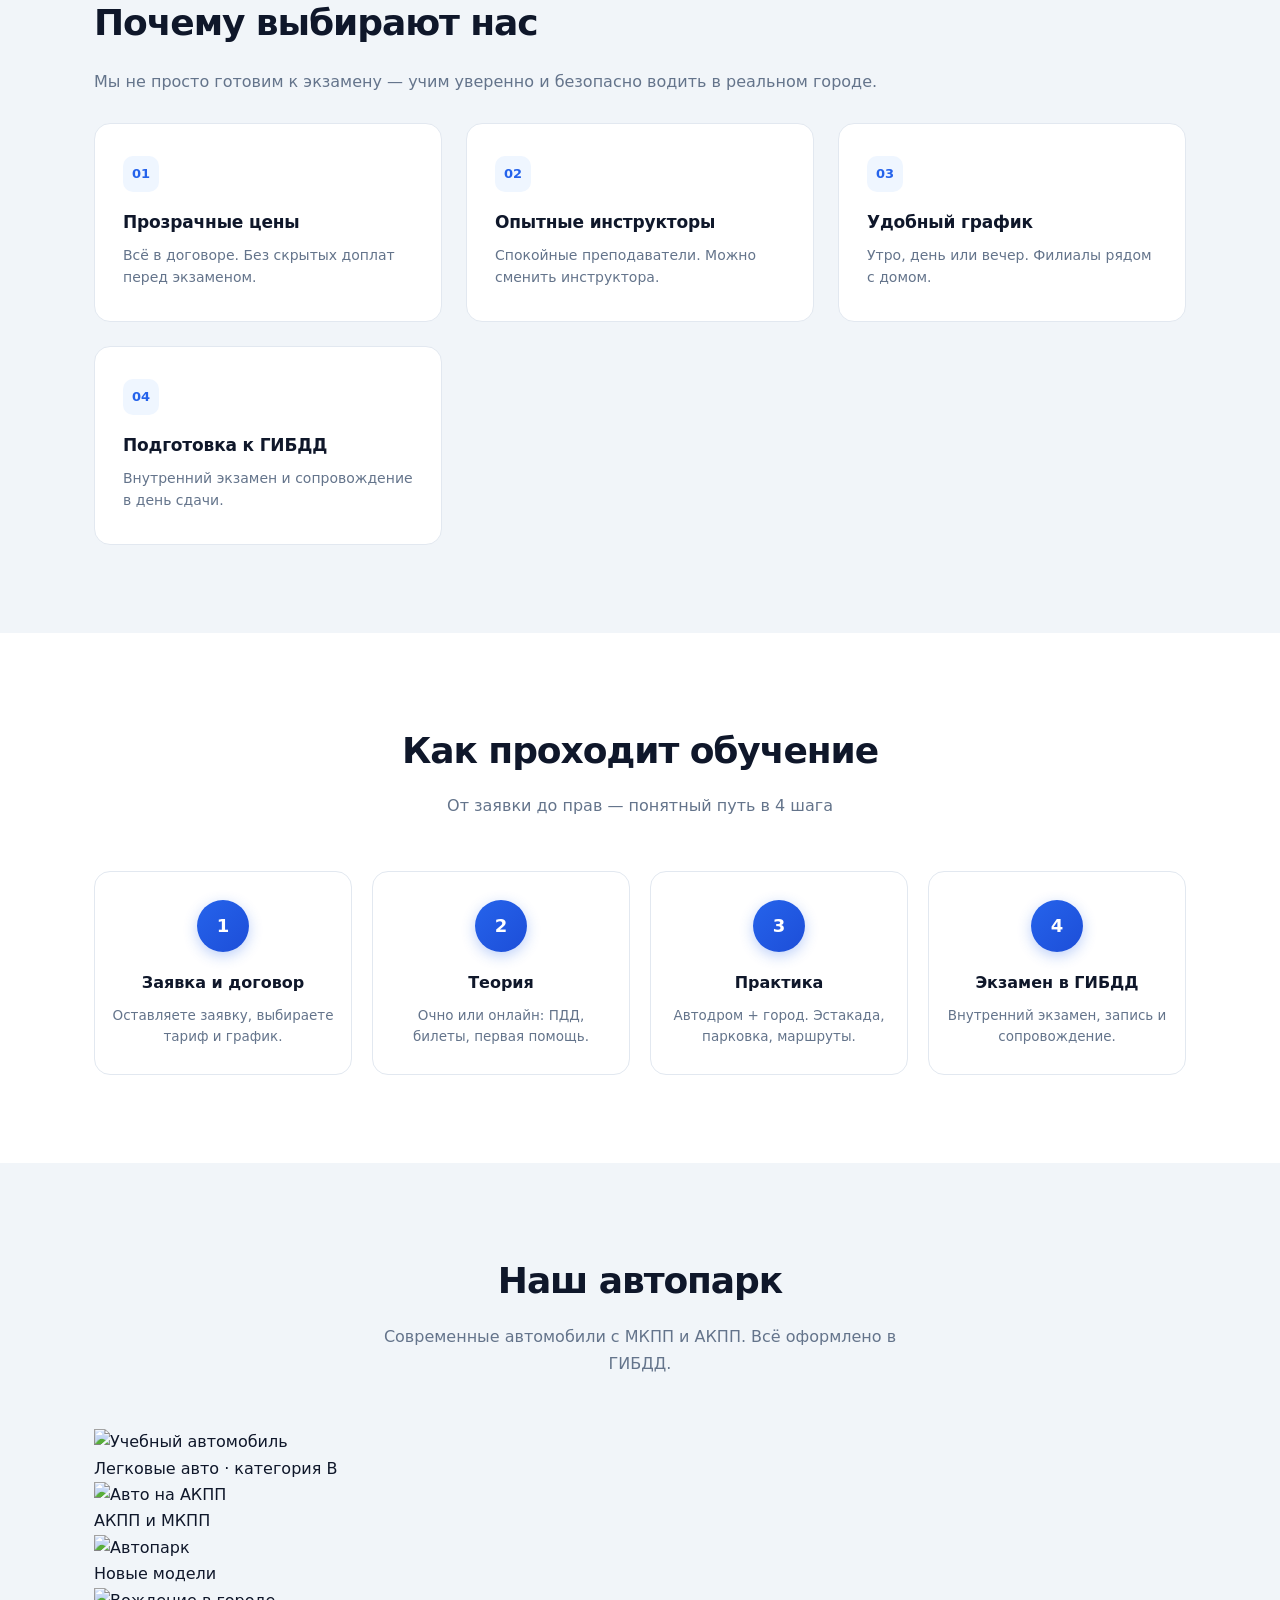
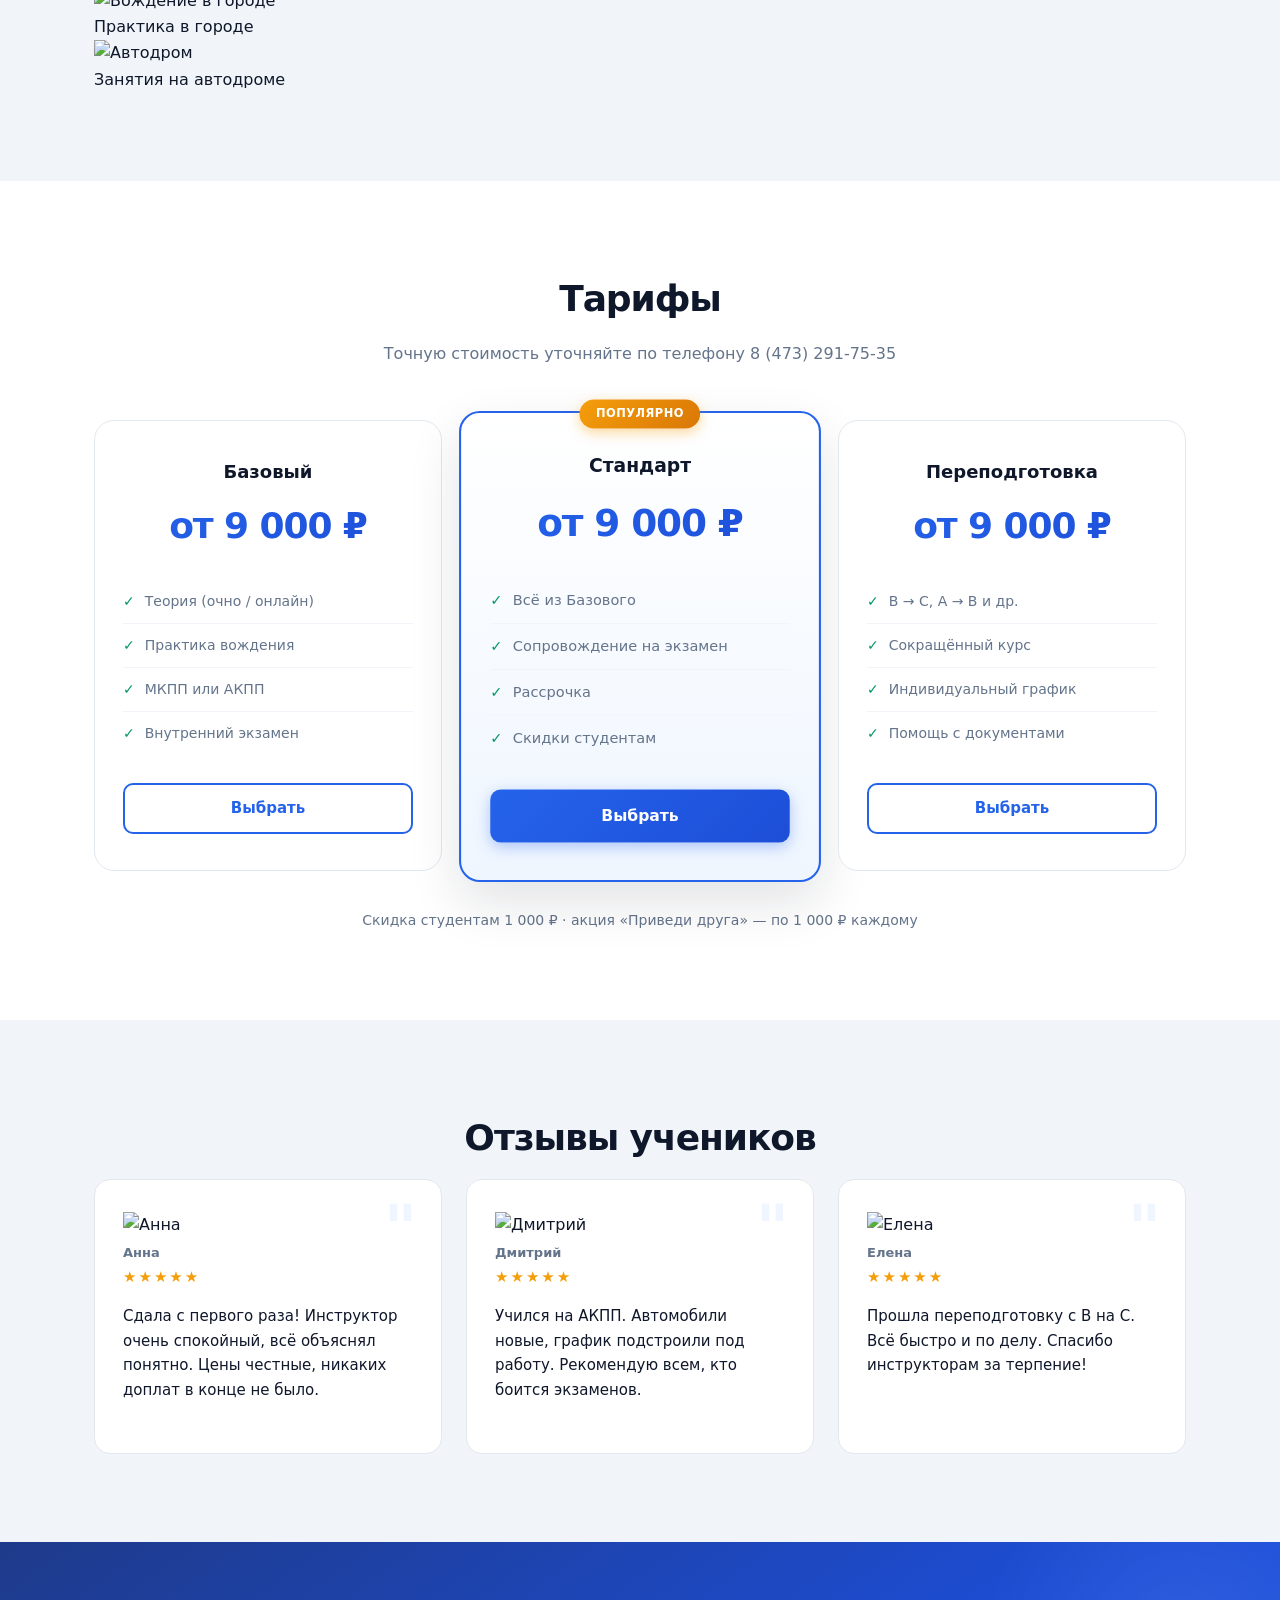
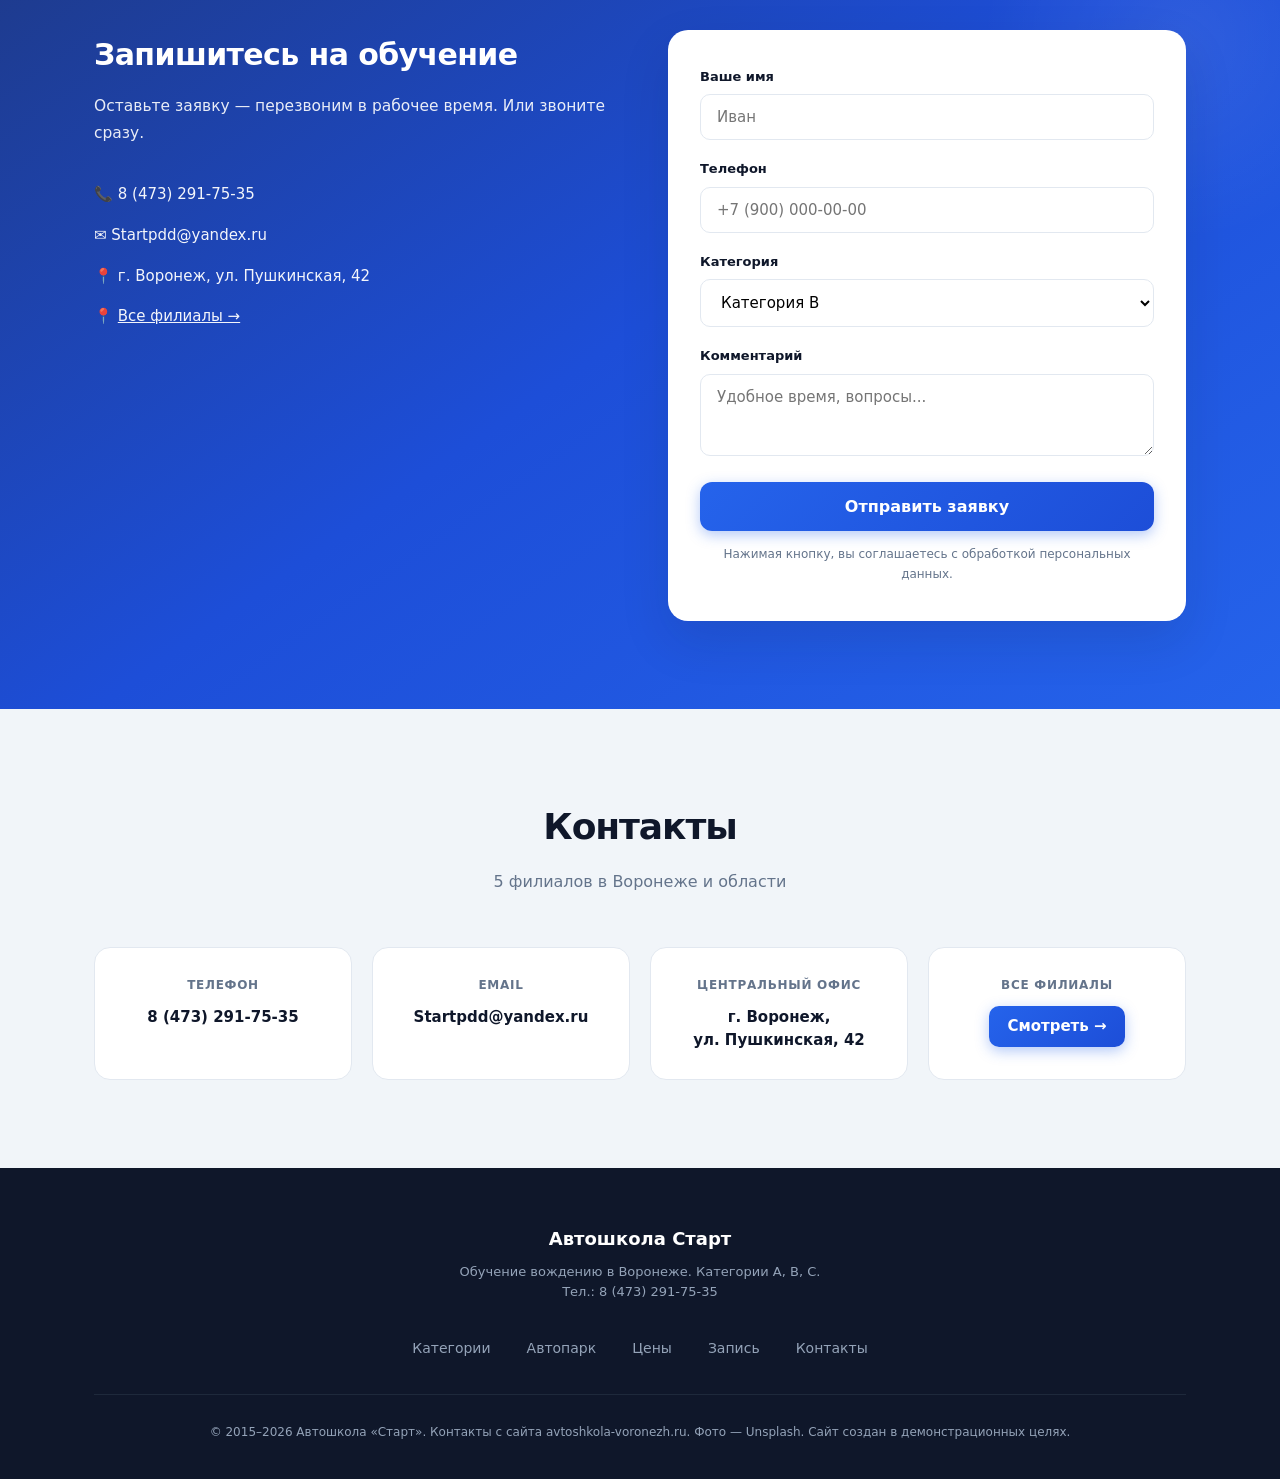
==== commit 190e33d3: "Modern design with photos: hero image, category cards, gallery, fleet" ====
--- a/index.html
+++ b/index.html
@@ -11,7 +11,6 @@
   <link href="https://fonts.googleapis.com/css2?family=Inter:wght@400;500;600;700;800&display=swap" rel="stylesheet">
 </head>
 <body>
-  <!-- Header -->
   <header class="header">
     <div class="container header__inner">
       <a href="index.html" class="logo">
@@ -20,8 +19,8 @@
       </a>
       <nav class="nav" id="nav">
         <a href="#categories">Категории</a>
-        <a href="#advantages">Преимущества</a>
-        <a href="#how">Как проходит</a>
+        <a href="#advantages">О нас</a>
+        <a href="#fleet">Автопарк</a>
         <a href="#prices">Цены</a>
         <a href="#reviews">Отзывы</a>
         <a href="contacts.html">Контакты</a>
@@ -33,18 +32,22 @@
     </div>
   </header>
 
-  <!-- Hero -->
-  <section class="hero">
+  <!-- Hero with background photo -->
+  <section class="hero hero--photo">
+    <div class="hero__bg">
+      <img src="https://images.unsplash.com/photo-1449965408869-eaa3f722e40d?w=1600&q=80" alt="Вождение автомобиля" loading="eager">
+      <div class="hero__overlay"></div>
+    </div>
     <div class="container hero__inner">
-      <div class="hero__content">
-        <p class="hero__badge">Воронеж · набор открыт</p>
-        <h1 class="hero__title">Научим водить уверенно<br>и сдать экзамен с первого раза</h1>
-        <p class="hero__subtitle">Опытные инструкторы, прозрачные цены без скрытых доплат, удобный график и современный автопарк. Теория + практика в одном месте.</p>
+      <div class="hero__content hero__content--light">
+        <p class="hero__badge hero__badge--light">Воронеж · набор открыт</p>
+        <h1 class="hero__title hero__title--light">Научим водить уверенно<br>и сдать экзамен с первого раза</h1>
+        <p class="hero__subtitle hero__subtitle--light">Опытные инструкторы, прозрачные цены без скрытых доплат, удобный график и современный автопарк.</p>
         <div class="hero__actions">
           <a href="#form" class="btn btn--primary btn--lg">Записаться на обучение</a>
-          <a href="tel:+74732917535" class="btn btn--outline btn--lg">8 (473) 291-75-35</a>
-        </div>
-        <div class="hero__stats">
+          <a href="tel:+74732917535" class="btn btn--ghost btn--lg">8 (473) 291-75-35</a>
+        </div>
+        <div class="hero__stats hero__stats--light">
           <div class="stat">
             <span class="stat__num">5 000+</span>
             <span class="stat__label">выпускников</span>
@@ -60,92 +63,115 @@
         </div>
       </div>
       <div class="hero__card">
-        <h3>Первое занятие — бесплатно</h3>
-        <p>Познакомьтесь с инструктором и попробуйте вождение без обязательств.</p>
-        <ul class="hero__list">
-          <li>Теория в удобном формате</li>
-          <li>Рассрочка без процентов</li>
-          <li>Автопарк 2020–2025 гг.</li>
-          <li>Сопровождение на экзамен</li>
-        </ul>
-        <a href="#form" class="btn btn--primary btn--block">Оставить заявку</a>
-      </div>
-    </div>
-  </section>
-
-  <!-- Categories -->
+        <div class="hero__card-img">
+          <img src="https://images.unsplash.com/photo-1489824904134-891ab64532f1?w=600&q=80" alt="Урок вождения" loading="lazy">
+        </div>
+        <div class="hero__card-body">
+          <h3>Первое занятие — бесплатно</h3>
+          <p>Познакомьтесь с инструктором и попробуйте вождение без обязательств.</p>
+          <ul class="hero__list">
+            <li>Теория в удобном формате</li>
+            <li>Рассрочка без процентов</li>
+            <li>Автопарк 2020–2025 гг.</li>
+            <li>Сопровождение на экзамен</li>
+          </ul>
+          <a href="#form" class="btn btn--primary btn--block">Оставить заявку</a>
+        </div>
+      </div>
+    </div>
+  </section>
+
+  <!-- Categories with photos -->
   <section class="section" id="categories">
     <div class="container">
       <h2 class="section__title">Категории обучения</h2>
       <p class="section__subtitle">Выберите программу под свои цели. Возможна переподготовка и совмещение категорий.</p>
-      <div class="cards">
-        <article class="card">
-          <div class="card__icon">🏍️</div>
-          <h3>Категория A / A1</h3>
-          <p>Мотоциклы и мопеды. Срок обучения — от 1 месяца.</p>
-          <p class="card__price">от <strong>9 000 ₽</strong></p>
-          <a href="#form" class="btn btn--outline btn--sm">Записаться</a>
+      <div class="cards cards--photo">
+        <article class="card card--photo">
+          <div class="card__img">
+            <img src="https://images.unsplash.com/photo-1558981403-c5f9899a28bc?w=500&q=80" alt="Мотоцикл" loading="lazy">
+          </div>
+          <div class="card__body">
+            <h3>Категория A / A1</h3>
+            <p>Мотоциклы и мопеды. Срок — от 1 месяца.</p>
+            <p class="card__price">от <strong>9 000 ₽</strong></p>
+            <a href="#form" class="btn btn--outline btn--sm">Записаться</a>
+          </div>
         </article>
-        <article class="card card--featured">
+        <article class="card card--photo card--featured">
           <div class="card__badge">Популярно</div>
-          <div class="card__icon">🚗</div>
-          <h3>Категория B</h3>
-          <p>Легковые автомобили и микроавтобусы до 3,5 т. МКПП и АКПП.</p>
-          <p class="card__price">от <strong>9 000 ₽</strong></p>
-          <a href="#form" class="btn btn--primary btn--sm">Записаться</a>
+          <div class="card__img">
+            <img src="https://images.unsplash.com/photo-1492144534655-ae79c964c9d7?w=500&q=80" alt="Легковой автомобиль" loading="lazy">
+          </div>
+          <div class="card__body">
+            <h3>Категория B</h3>
+            <p>Легковые авто до 3,5 т. МКПП и АКПП.</p>
+            <p class="card__price">от <strong>9 000 ₽</strong></p>
+            <a href="#form" class="btn btn--primary btn--sm">Записаться</a>
+          </div>
         </article>
-        <article class="card">
-          <div class="card__icon">🚚</div>
-          <h3>Категория C</h3>
-          <p>Грузовые автомобили. Переподготовка с B на C.</p>
-          <p class="card__price">от <strong>9 000 ₽</strong></p>
-          <a href="#form" class="btn btn--outline btn--sm">Записаться</a>
+        <article class="card card--photo">
+          <div class="card__img">
+            <img src="https://images.unsplash.com/photo-1601584115197-04ecc0da31d7?w=500&q=80" alt="Грузовик" loading="lazy">
+          </div>
+          <div class="card__body">
+            <h3>Категория C</h3>
+            <p>Грузовые автомобили. Переподготовка с B.</p>
+            <p class="card__price">от <strong>9 000 ₽</strong></p>
+            <a href="#form" class="btn btn--outline btn--sm">Записаться</a>
+          </div>
         </article>
-        <article class="card">
-          <div class="card__icon">🔄</div>
-          <h3>Переподготовка</h3>
-          <p>A→B, B→C, C→B и другие комбинации.</p>
-          <p class="card__price">от <strong>9 000 ₽</strong></p>
-          <a href="#form" class="btn btn--outline btn--sm">Записаться</a>
+        <article class="card card--photo">
+          <div class="card__img">
+            <img src="https://images.unsplash.com/photo-1449965408869-eaa3f722e40d?w=500&q=80" alt="Переподготовка" loading="lazy">
+          </div>
+          <div class="card__body">
+            <h3>Переподготовка</h3>
+            <p>A→B, B→C, C→B и другие комбинации.</p>
+            <p class="card__price">от <strong>9 000 ₽</strong></p>
+            <a href="#form" class="btn btn--outline btn--sm">Записаться</a>
+          </div>
         </article>
       </div>
     </div>
   </section>
 
-  <!-- Advantages -->
+  <!-- About with split image -->
   <section class="section section--alt" id="advantages">
     <div class="container">
-      <h2 class="section__title">Почему выбирают нас</h2>
-      <div class="features">
-        <div class="feature">
-          <div class="feature__num">01</div>
-          <h3>Прозрачные цены</h3>
-          <p>Вся стоимость фиксируется в договоре. Без скрытых доплат за бензин или «дополнительные часы» перед экзаменом.</p>
-        </div>
-        <div class="feature">
-          <div class="feature__num">02</div>
-          <h3>Опытные инструкторы</h3>
-          <p>Спокойные и внимательные преподаватели. Можно сменить инструктора, если не подойдёт.</p>
-        </div>
-        <div class="feature">
-          <div class="feature__num">03</div>
-          <h3>Удобный график</h3>
-          <p>Утренние, дневные и вечерние занятия. Точки встречи рядом с домом и остановками.</p>
-        </div>
-        <div class="feature">
-          <div class="feature__num">04</div>
-          <h3>Современный автопарк</h3>
-          <p>Автомобили 2020–2025 годов выпуска, МКПП и АКПП. Всё оформлено в ГИБДД.</p>
-        </div>
-        <div class="feature">
-          <div class="feature__num">05</div>
-          <h3>Подготовка к ГИБДД</h3>
-          <p>Внутренний экзамен по тем же правилам, что и в ГАИ. Сопровождение в день сдачи.</p>
-        </div>
-        <div class="feature">
-          <div class="feature__num">06</div>
-          <h3>Рассрочка и скидки</h3>
-          <p>Рассрочка от школы без процентов. Скидки студентам и по акции «приведи друга».</p>
+      <div class="about-split">
+        <div class="about-split__img">
+          <img src="https://images.unsplash.com/photo-1549317661-bd32c8ce0db2?w=800&q=80" alt="Инструктор и ученик" loading="lazy">
+          <div class="about-split__badge">
+            <span>15+</span>
+            <small>лет опыта</small>
+          </div>
+        </div>
+        <div class="about-split__content">
+          <h2 class="section__title" style="text-align:left; margin-bottom:16px;">Почему выбирают нас</h2>
+          <p style="color:var(--text-muted); margin-bottom:28px; font-size:16px;">Мы не просто готовим к экзамену — учим уверенно и безопасно водить в реальном городе.</p>
+          <div class="features features--compact">
+            <div class="feature">
+              <div class="feature__num">01</div>
+              <h3>Прозрачные цены</h3>
+              <p>Всё в договоре. Без скрытых доплат перед экзаменом.</p>
+            </div>
+            <div class="feature">
+              <div class="feature__num">02</div>
+              <h3>Опытные инструкторы</h3>
+              <p>Спокойные преподаватели. Можно сменить инструктора.</p>
+            </div>
+            <div class="feature">
+              <div class="feature__num">03</div>
+              <h3>Удобный график</h3>
+              <p>Утро, день или вечер. Филиалы рядом с домом.</p>
+            </div>
+            <div class="feature">
+              <div class="feature__num">04</div>
+              <h3>Подготовка к ГИБДД</h3>
+              <p>Внутренний экзамен и сопровождение в день сдачи.</p>
+            </div>
+          </div>
         </div>
       </div>
     </div>
@@ -155,36 +181,67 @@
   <section class="section" id="how">
     <div class="container">
       <h2 class="section__title">Как проходит обучение</h2>
+      <p class="section__subtitle">От заявки до прав — понятный путь в 4 шага</p>
       <div class="steps">
         <div class="step">
           <div class="step__num">1</div>
           <h3>Заявка и договор</h3>
-          <p>Оставляете заявку на сайте или по телефону. Заключаем договор, выбираете тариф и график.</p>
+          <p>Оставляете заявку, выбираете тариф и график.</p>
         </div>
         <div class="step">
           <div class="step__num">2</div>
           <h3>Теория</h3>
-          <p>Очные занятия или онлайн. Полный курс ПДД, билеты, первая помощь и устройство автомобиля.</p>
+          <p>Очно или онлайн: ПДД, билеты, первая помощь.</p>
         </div>
         <div class="step">
           <div class="step__num">3</div>
           <h3>Практика</h3>
-          <p>Автодром + город. Эстакада, парковка, змейка, маршруты экзамена. Индивидуальный темп.</p>
+          <p>Автодром + город. Эстакада, парковка, маршруты.</p>
         </div>
         <div class="step">
           <div class="step__num">4</div>
           <h3>Экзамен в ГИБДД</h3>
-          <p>Внутренний экзамен, запись и сопровождение. Помогаем до получения прав.</p>
+          <p>Внутренний экзамен, запись и сопровождение.</p>
+        </div>
+      </div>
+    </div>
+  </section>
+
+  <!-- Fleet / Gallery -->
+  <section class="section section--alt" id="fleet">
+    <div class="container">
+      <h2 class="section__title">Наш автопарк</h2>
+      <p class="section__subtitle">Современные автомобили с МКПП и АКПП. Всё оформлено в ГИБДД.</p>
+      <div class="gallery">
+        <div class="gallery__item gallery__item--large">
+          <img src="https://images.unsplash.com/photo-1503376780353-7e6692767b70?w=900&q=80" alt="Учебный автомобиль" loading="lazy">
+          <div class="gallery__caption">Легковые авто · категория B</div>
+        </div>
+        <div class="gallery__item">
+          <img src="https://images.unsplash.com/photo-1552519507-da3b142c6e3d?w=600&q=80" alt="Авто на АКПП" loading="lazy">
+          <div class="gallery__caption">АКПП и МКПП</div>
+        </div>
+        <div class="gallery__item">
+          <img src="https://images.unsplash.com/photo-1494976388531-d1058494cdd8?w=600&q=80" alt="Автопарк" loading="lazy">
+          <div class="gallery__caption">Новые модели</div>
+        </div>
+        <div class="gallery__item">
+          <img src="https://images.unsplash.com/photo-1519641471654-76ce0107ad1b?w=600&q=80" alt="Вождение в городе" loading="lazy">
+          <div class="gallery__caption">Практика в городе</div>
+        </div>
+        <div class="gallery__item">
+          <img src="https://images.unsplash.com/photo-1568605117036-5fe5e7bab0b7?w=600&q=80" alt="Автодром" loading="lazy">
+          <div class="gallery__caption">Занятия на автодроме</div>
         </div>
       </div>
     </div>
   </section>
 
   <!-- Prices -->
-  <section class="section section--alt" id="prices">
+  <section class="section" id="prices">
     <div class="container">
       <h2 class="section__title">Тарифы</h2>
-      <p class="section__subtitle">Цены указаны ориентировочно. Точную стоимость и акции уточняйте при записи по телефону 8 (473) 291-75-35.</p>
+      <p class="section__subtitle">Точную стоимость уточняйте по телефону 8 (473) 291-75-35</p>
       <div class="pricing">
         <div class="price-card">
           <h3>Базовый</h3>
@@ -221,29 +278,44 @@
           <a href="#form" class="btn btn--outline btn--block">Выбрать</a>
         </div>
       </div>
-      <p class="prices-note">Скидка студентам 1 000 ₽ (по студенческому), акция «Приведи друга» — по 1 000 ₽ каждому. Точные цены уточняйте при записи.</p>
-    </div>
-  </section>
-
-  <!-- Reviews -->
-  <section class="section" id="reviews">
+      <p class="prices-note">Скидка студентам 1 000 ₽ · акция «Приведи друга» — по 1 000 ₽ каждому</p>
+    </div>
+  </section>
+
+  <!-- Reviews with avatars -->
+  <section class="section section--alt" id="reviews">
     <div class="container">
       <h2 class="section__title">Отзывы учеников</h2>
       <div class="reviews">
         <blockquote class="review">
-          <div class="review__stars">★★★★★</div>
+          <div class="review__header">
+            <img class="review__avatar" src="https://images.unsplash.com/photo-1494790108377-be9c29b29330?w=100&h=100&fit=crop&q=80" alt="Анна" loading="lazy">
+            <div>
+              <cite>Анна</cite>
+              <div class="review__stars">★★★★★</div>
+            </div>
+          </div>
           <p>Сдала с первого раза! Инструктор очень спокойный, всё объяснял понятно. Цены честные, никаких доплат в конце не было.</p>
-          <cite>— Анна, категория B</cite>
         </blockquote>
         <blockquote class="review">
-          <div class="review__stars">★★★★★</div>
+          <div class="review__header">
+            <img class="review__avatar" src="https://images.unsplash.com/photo-1507003211169-0a1dd7228f2d?w=100&h=100&fit=crop&q=80" alt="Дмитрий" loading="lazy">
+            <div>
+              <cite>Дмитрий</cite>
+              <div class="review__stars">★★★★★</div>
+            </div>
+          </div>
           <p>Учился на АКПП. Автомобили новые, график подстроили под работу. Рекомендую всем, кто боится экзаменов.</p>
-          <cite>— Дмитрий, категория B</cite>
         </blockquote>
         <blockquote class="review">
-          <div class="review__stars">★★★★★</div>
+          <div class="review__header">
+            <img class="review__avatar" src="https://images.unsplash.com/photo-1438761681033-6461ffad8d80?w=100&h=100&fit=crop&q=80" alt="Елена" loading="lazy">
+            <div>
+              <cite>Елена</cite>
+              <div class="review__stars">★★★★★</div>
+            </div>
+          </div>
           <p>Прошла переподготовку с B на C. Всё быстро и по делу. Спасибо инструкторам за терпение!</p>
-          <cite>— Елена, категория C</cite>
         </blockquote>
       </div>
     </div>
@@ -255,12 +327,12 @@
       <div class="form-block">
         <div class="form-block__info">
           <h2>Запишитесь на обучение</h2>
-          <p>Оставьте заявку — перезвоним в рабочее время и ответим на все вопросы. Или звоните сразу.</p>
+          <p>Оставьте заявку — перезвоним в рабочее время. Или звоните сразу.</p>
           <ul class="form-block__list">
             <li>📞 <a href="tel:+74732917535" style="color:inherit">8 (473) 291-75-35</a></li>
             <li>✉️ <a href="mailto:Startpdd@yandex.ru" style="color:inherit">Startpdd@yandex.ru</a></li>
             <li>📍 г. Воронеж, ул. Пушкинская, 42</li>
-            <li>📍 <a href="contacts.html" style="color:inherit; text-decoration: underline;">Все филиалы →</a></li>
+            <li>📍 <a href="contacts.html" style="color:inherit; text-decoration:underline">Все филиалы →</a></li>
           </ul>
         </div>
         <form class="form" id="lead-form">
@@ -282,7 +354,7 @@
             </select>
           </div>
           <div class="form__group">
-            <label for="comment">Комментарий (необязательно)</label>
+            <label for="comment">Комментарий</label>
             <textarea id="comment" name="comment" rows="3" placeholder="Удобное время, вопросы..."></textarea>
           </div>
           <button type="submit" class="btn btn--primary btn--block btn--lg">Отправить заявку</button>
@@ -296,7 +368,7 @@
   <section class="section section--alt" id="contacts">
     <div class="container">
       <h2 class="section__title">Контакты</h2>
-      <p class="section__subtitle">5 филиалов в Воронеже и области. Выберите удобный.</p>
+      <p class="section__subtitle">5 филиалов в Воронеже и области</p>
       <div class="contacts">
         <div class="contact-item">
           <h3>Телефон</h3>
@@ -318,7 +390,6 @@
     </div>
   </section>
 
-  <!-- Footer -->
   <footer class="footer">
     <div class="container footer__inner">
       <div class="footer__brand">
@@ -327,16 +398,16 @@
       </div>
       <div class="footer__links">
         <a href="#categories">Категории</a>
+        <a href="#fleet">Автопарк</a>
         <a href="#prices">Цены</a>
         <a href="#form">Запись</a>
         <a href="contacts.html">Контакты</a>
       </div>
-      <p class="footer__copy">© 2015–2026 Автошкола «Старт». Контакты с сайта avtoshkola-voronezh.ru. Сайт создан в демонстрационных целях.</p>
+      <p class="footer__copy">© 2015–2026 Автошкола «Старт». Контакты с сайта avtoshkola-voronezh.ru. Фото — Unsplash. Сайт создан в демонстрационных целях.</p>
     </div>
   </footer>
 
   <div class="toast" id="toast">Заявка отправлена! Мы скоро перезвоним.</div>
-
   <script src="script.js"></script>
 </body>
 </html>
